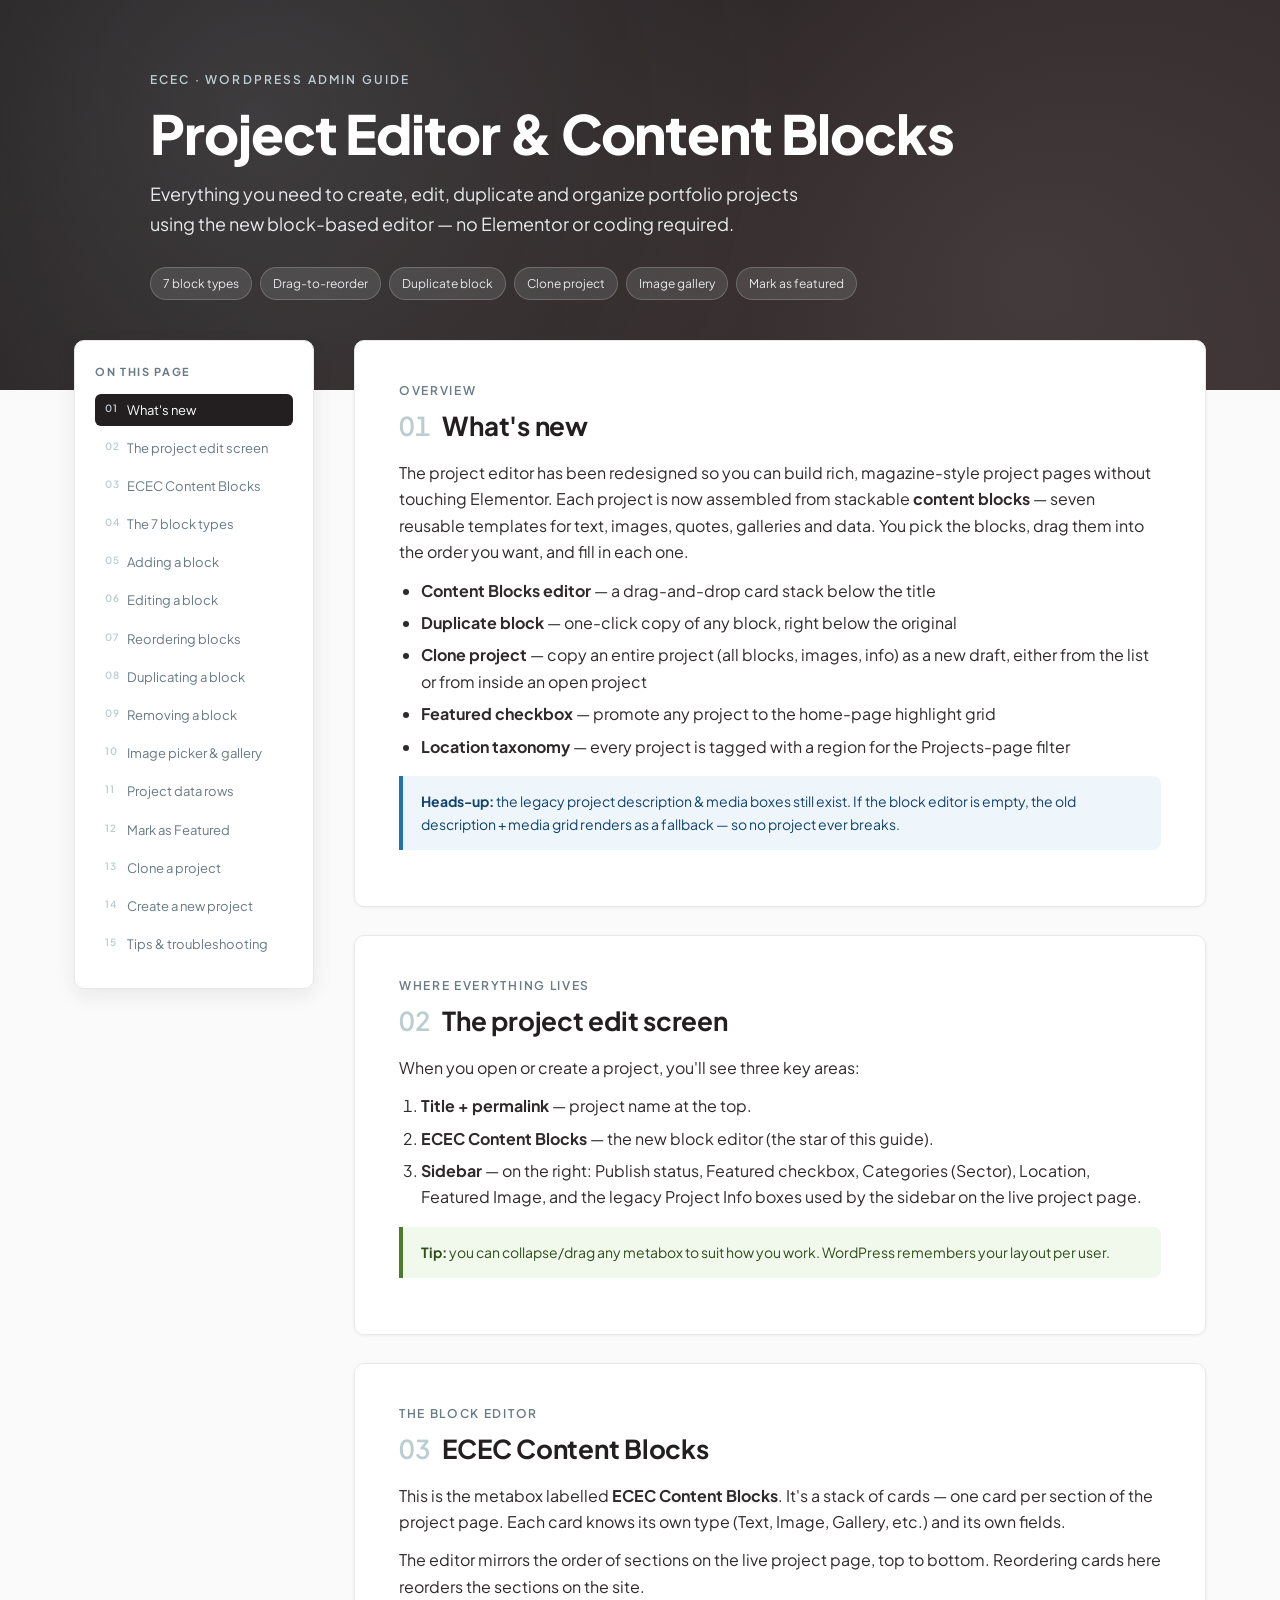
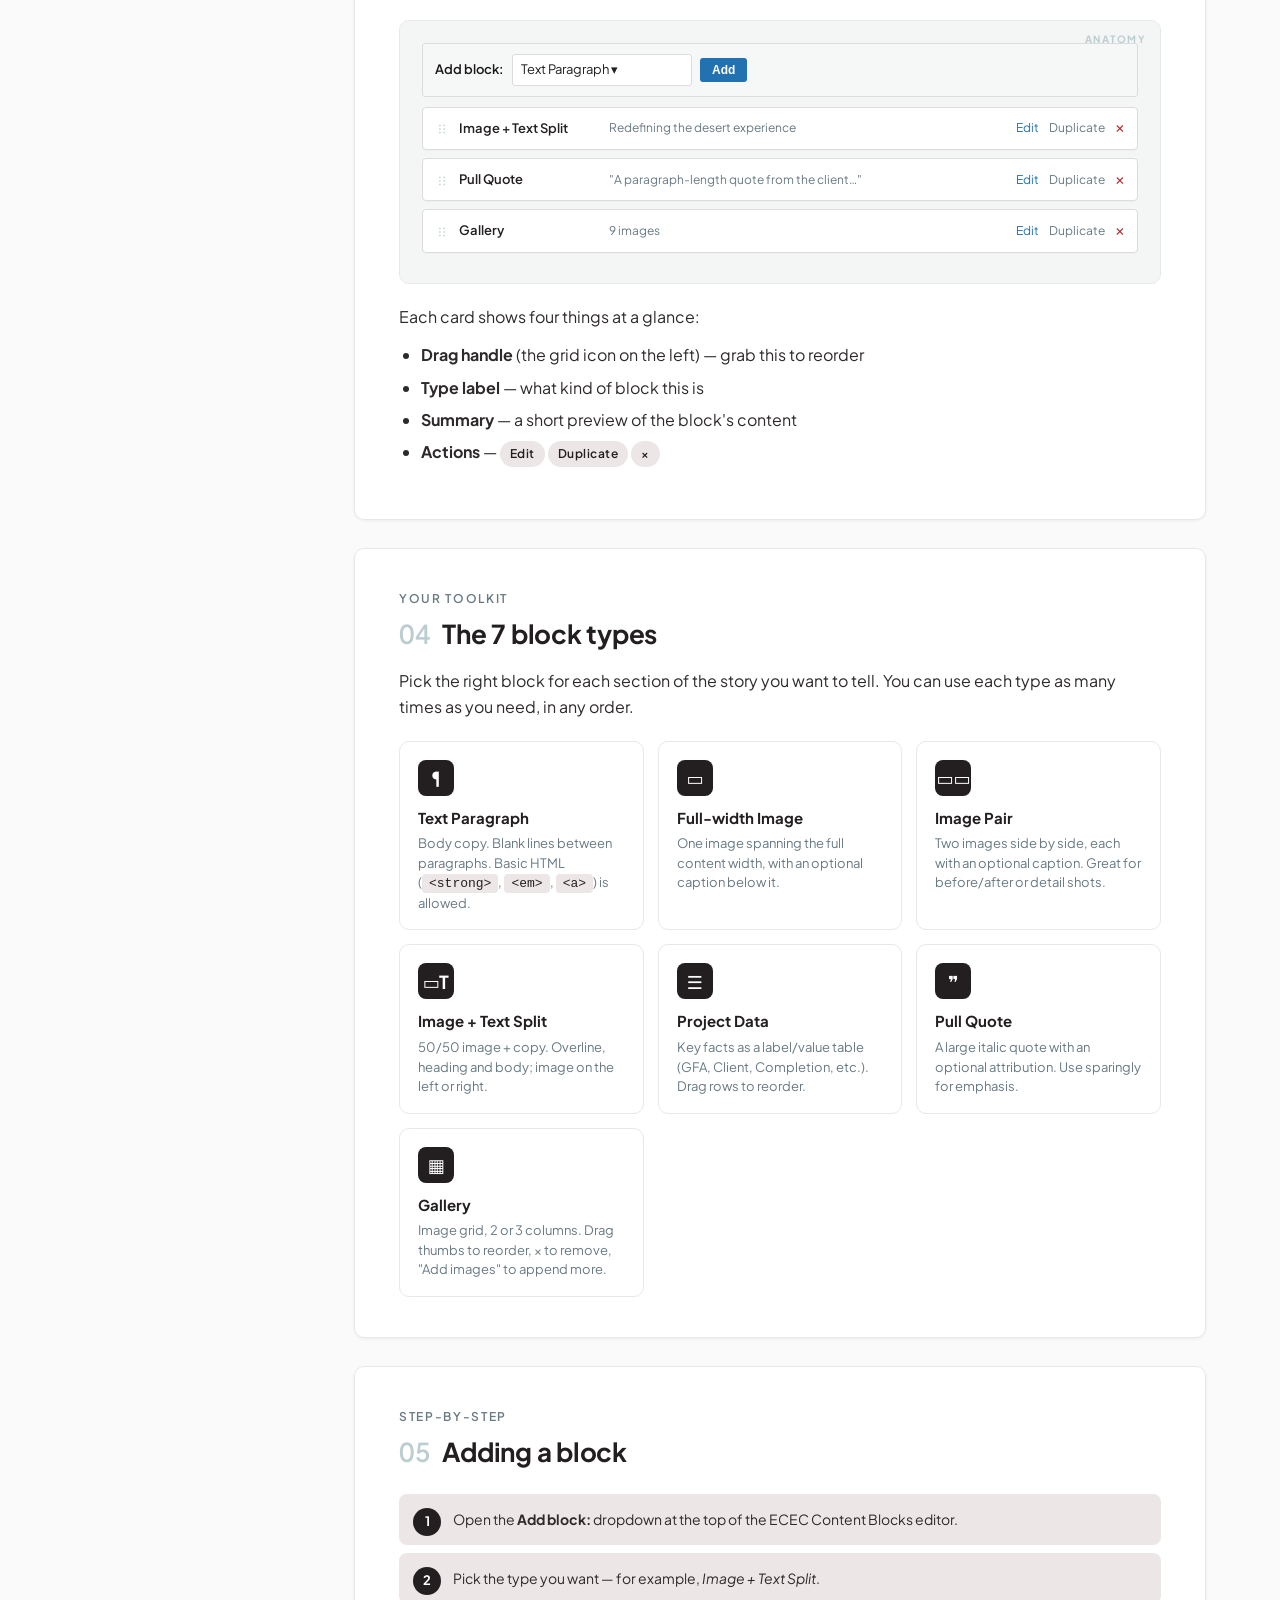
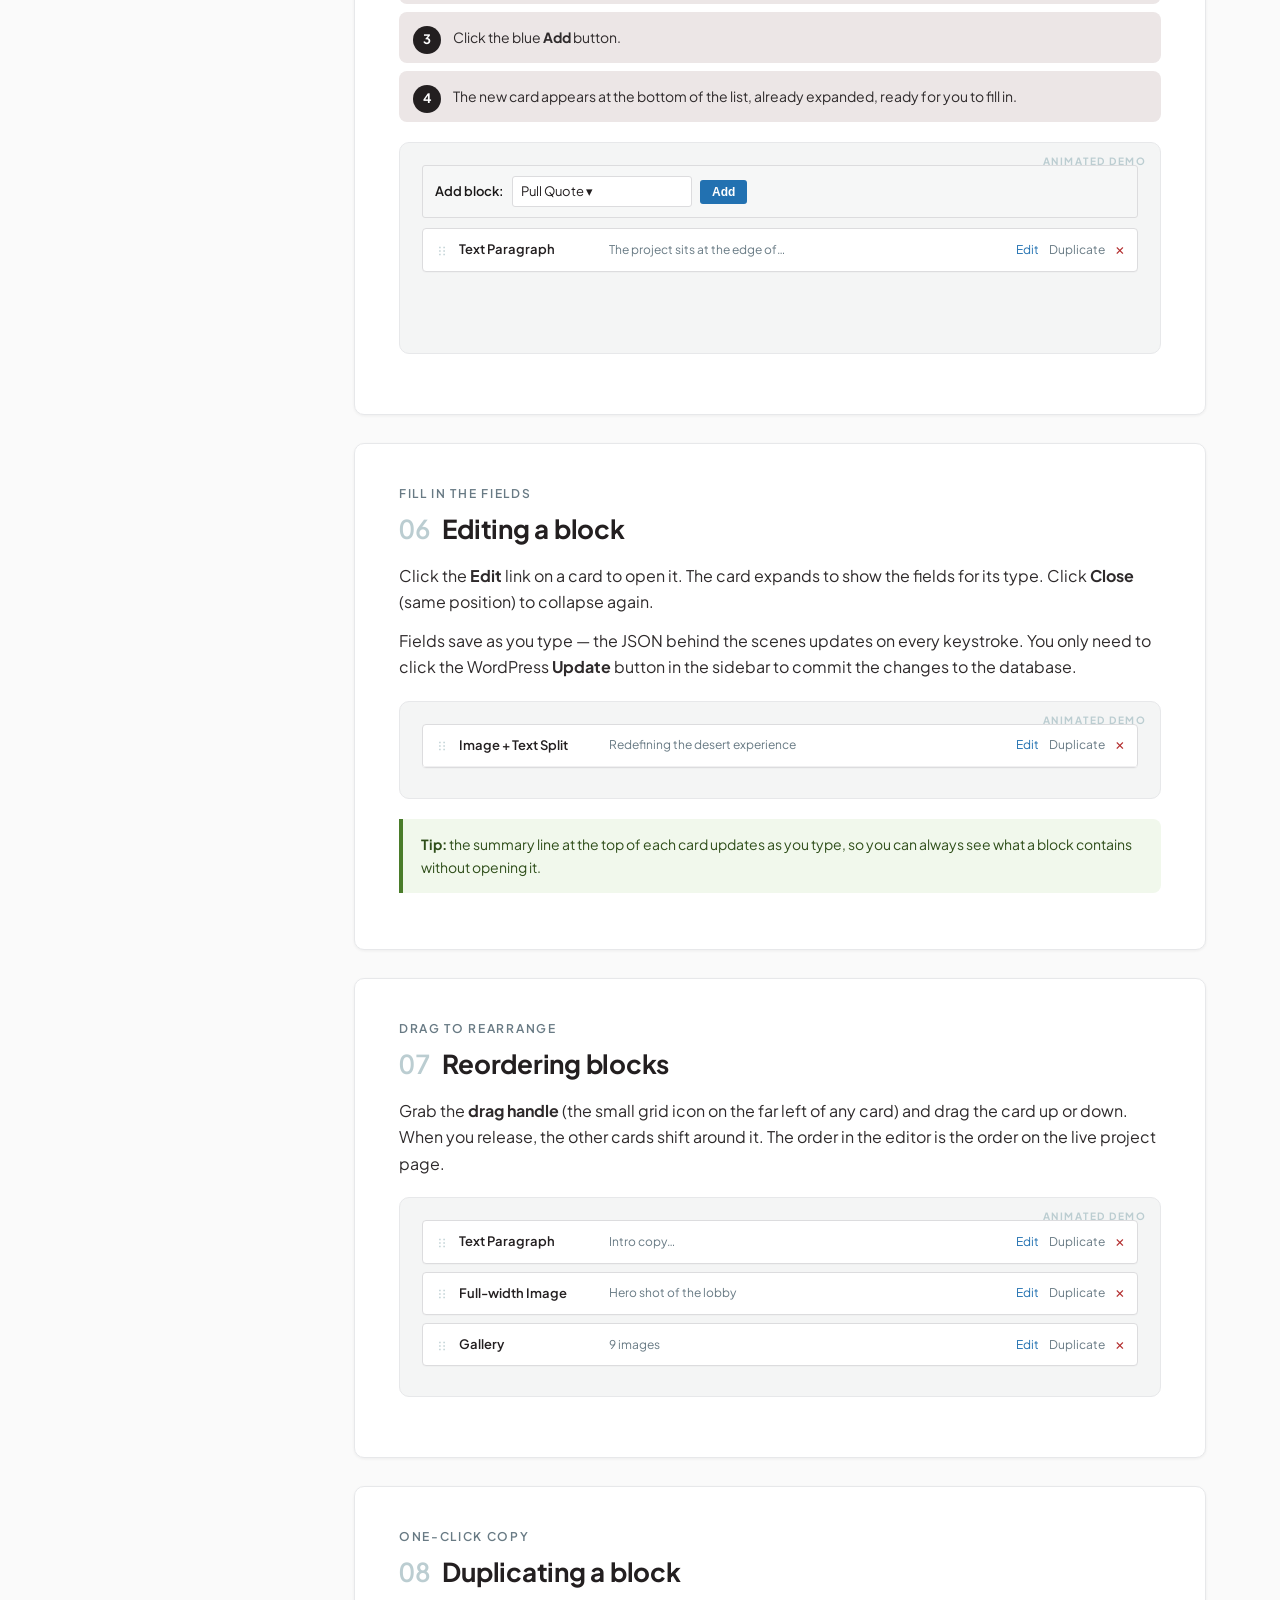
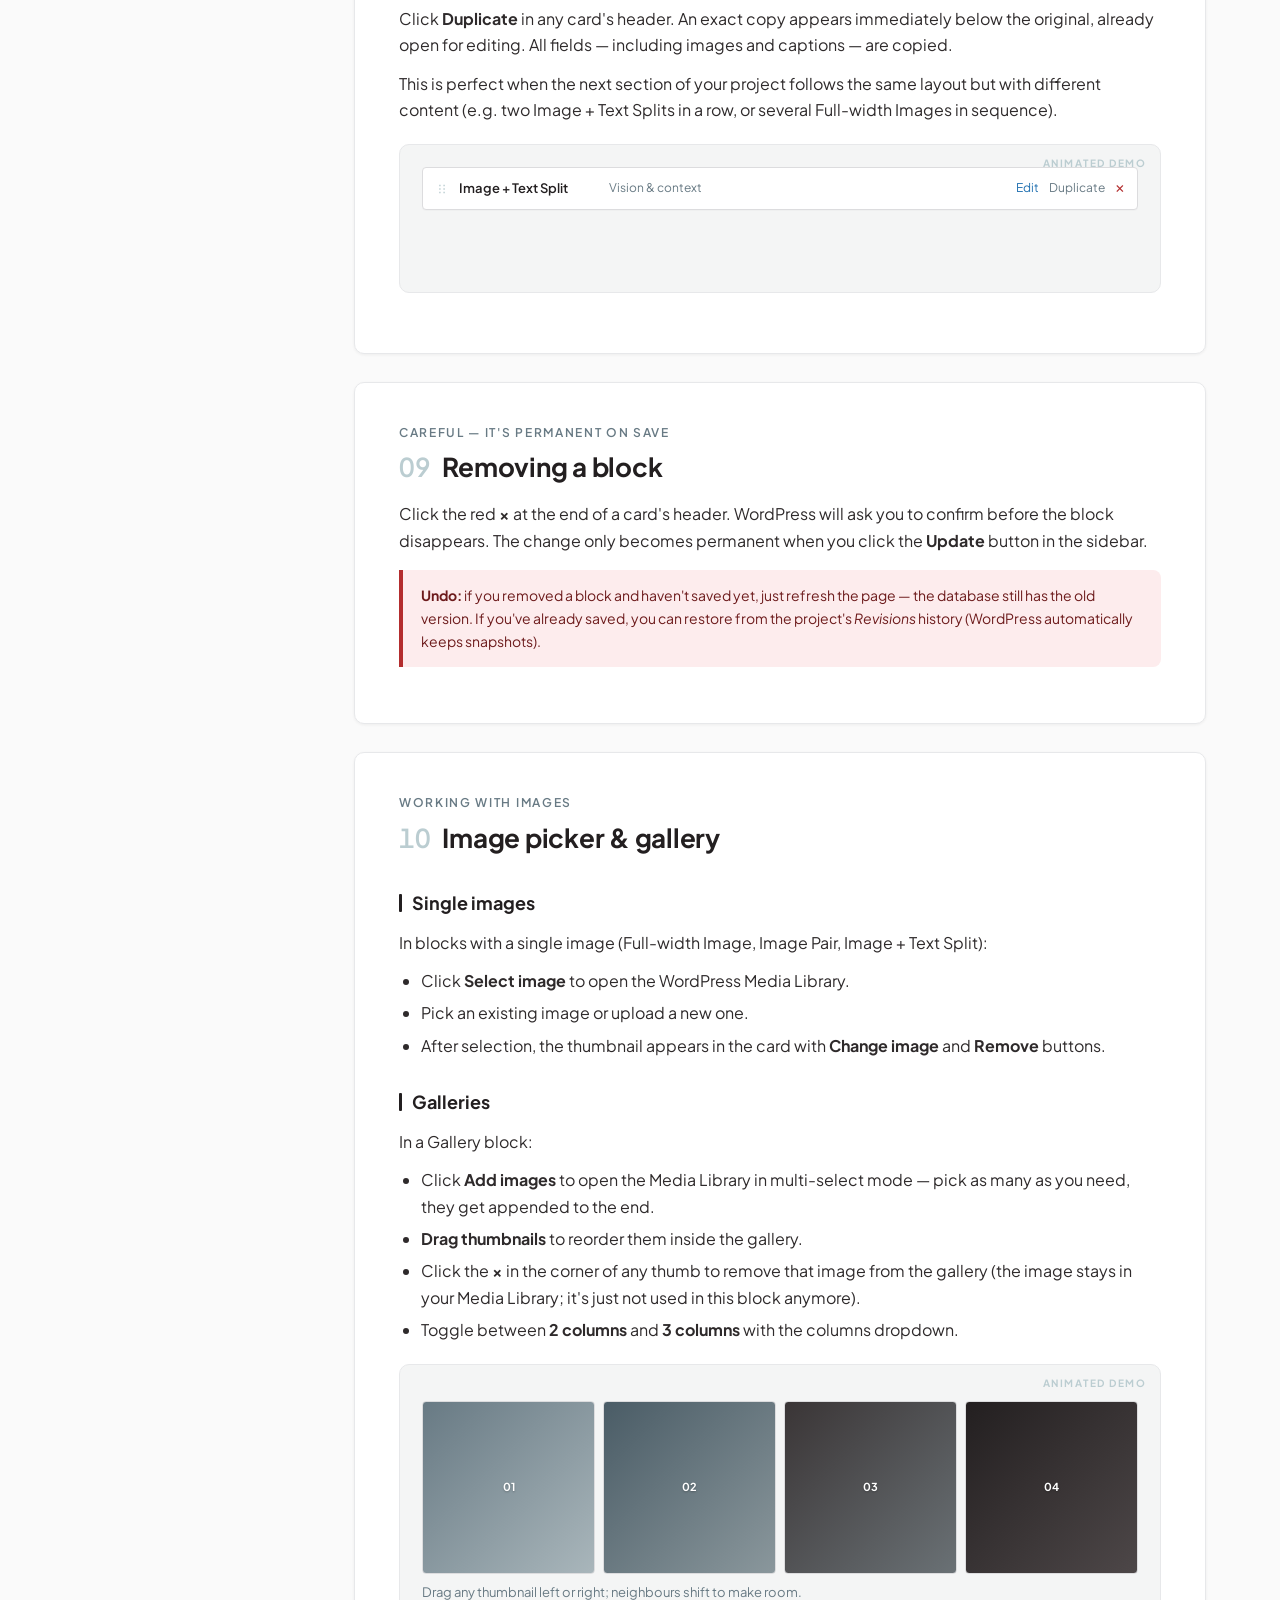
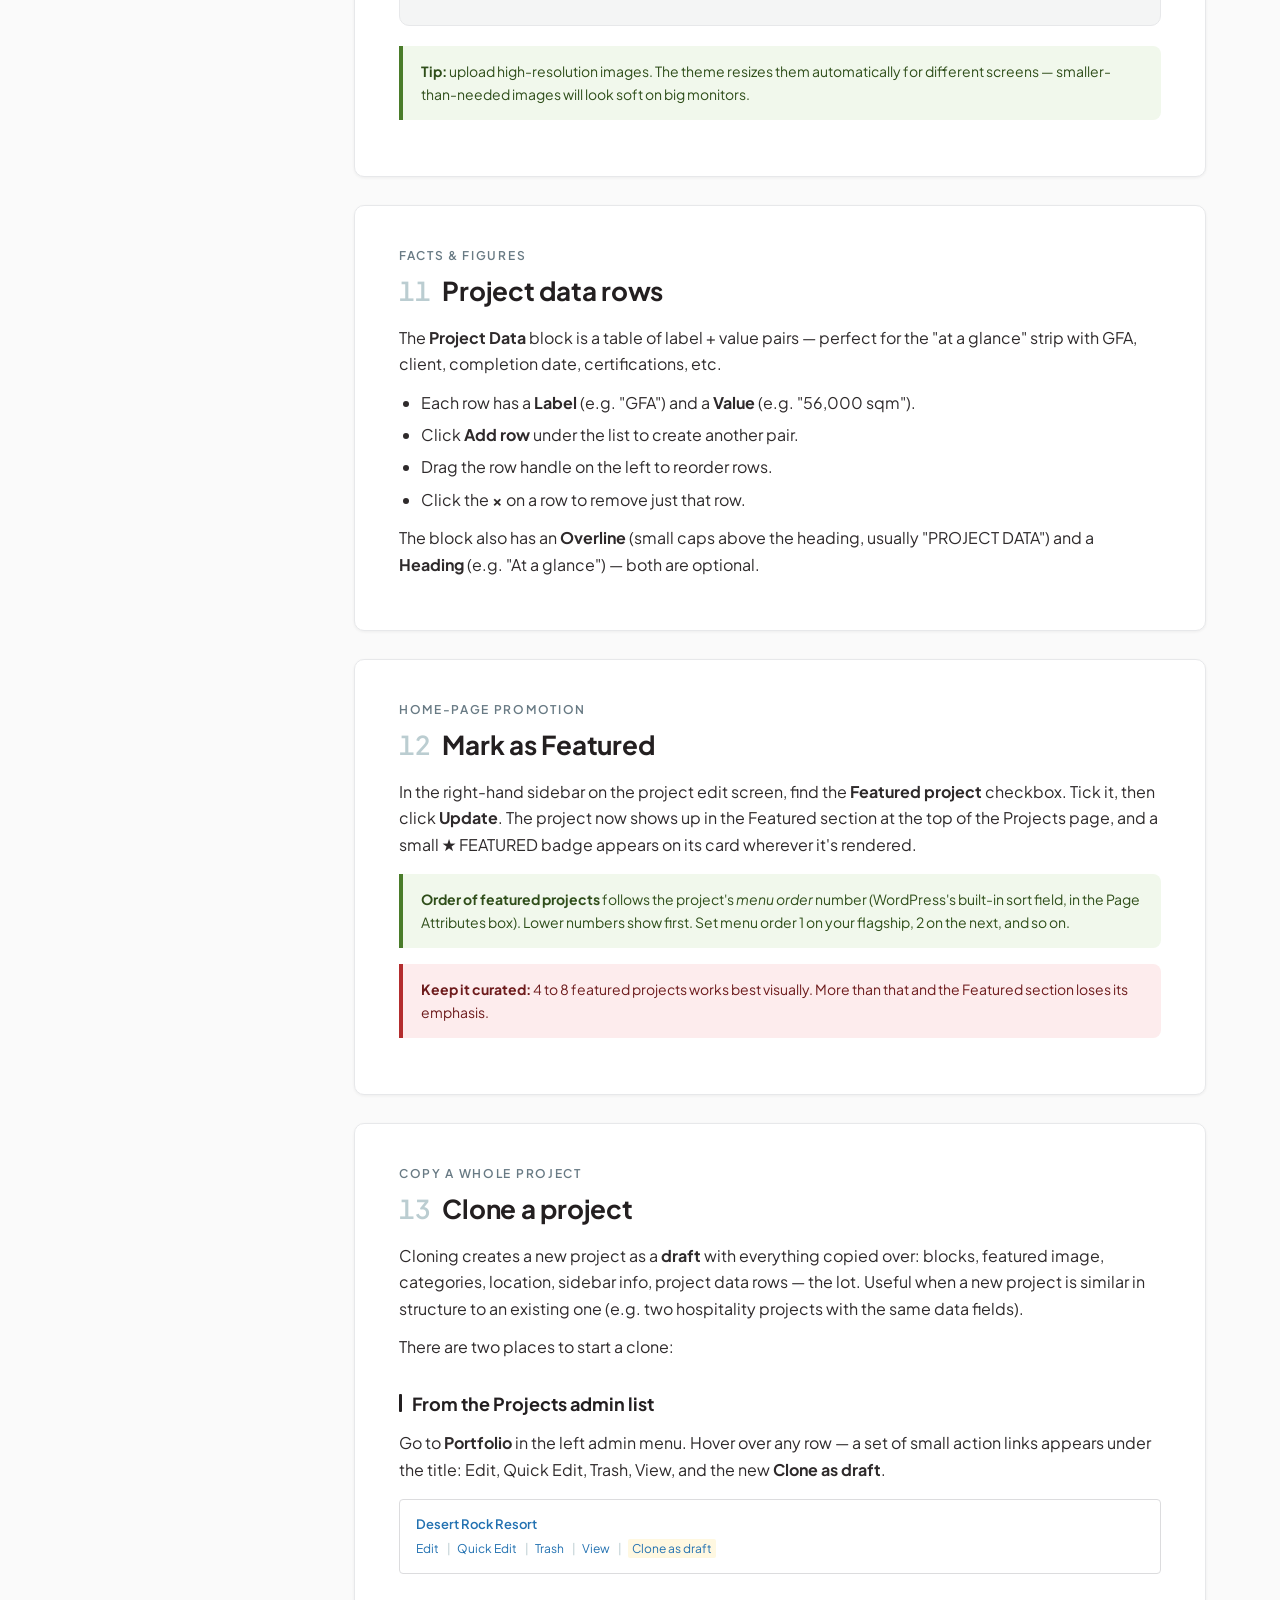
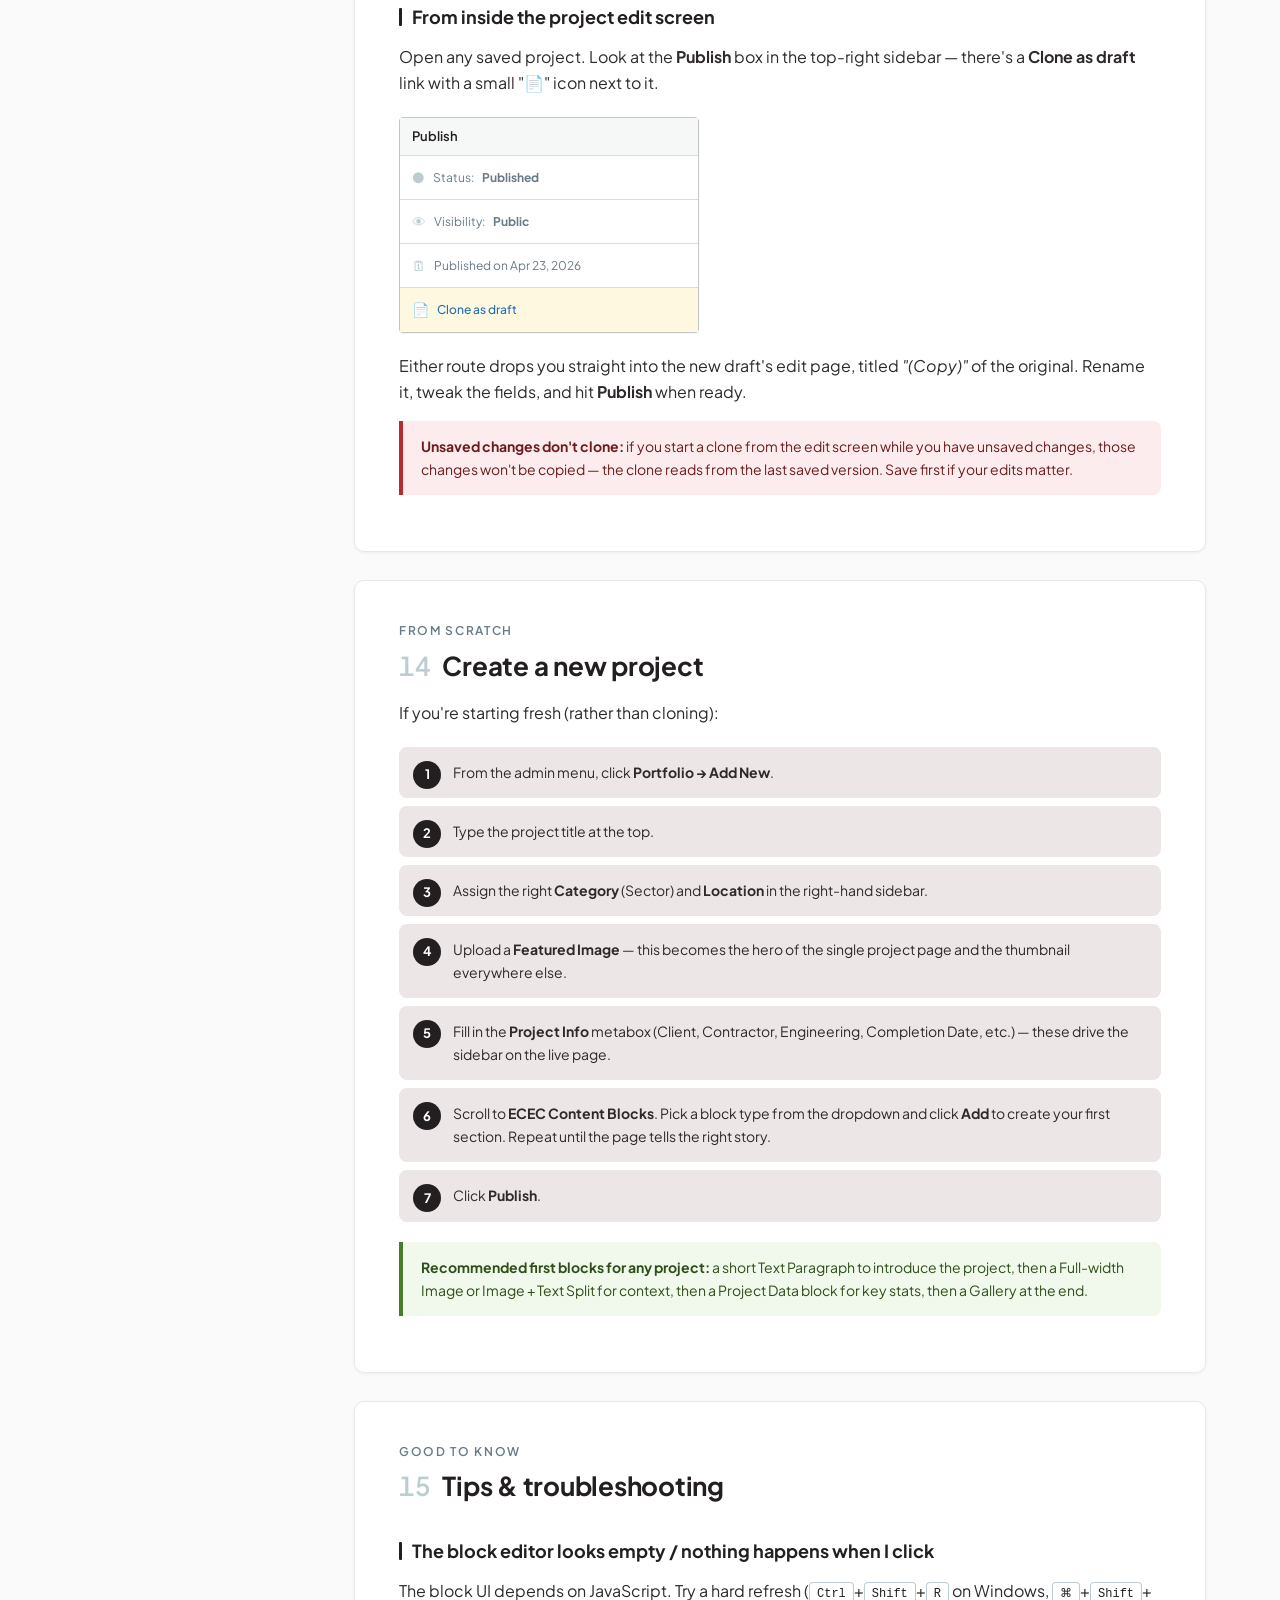
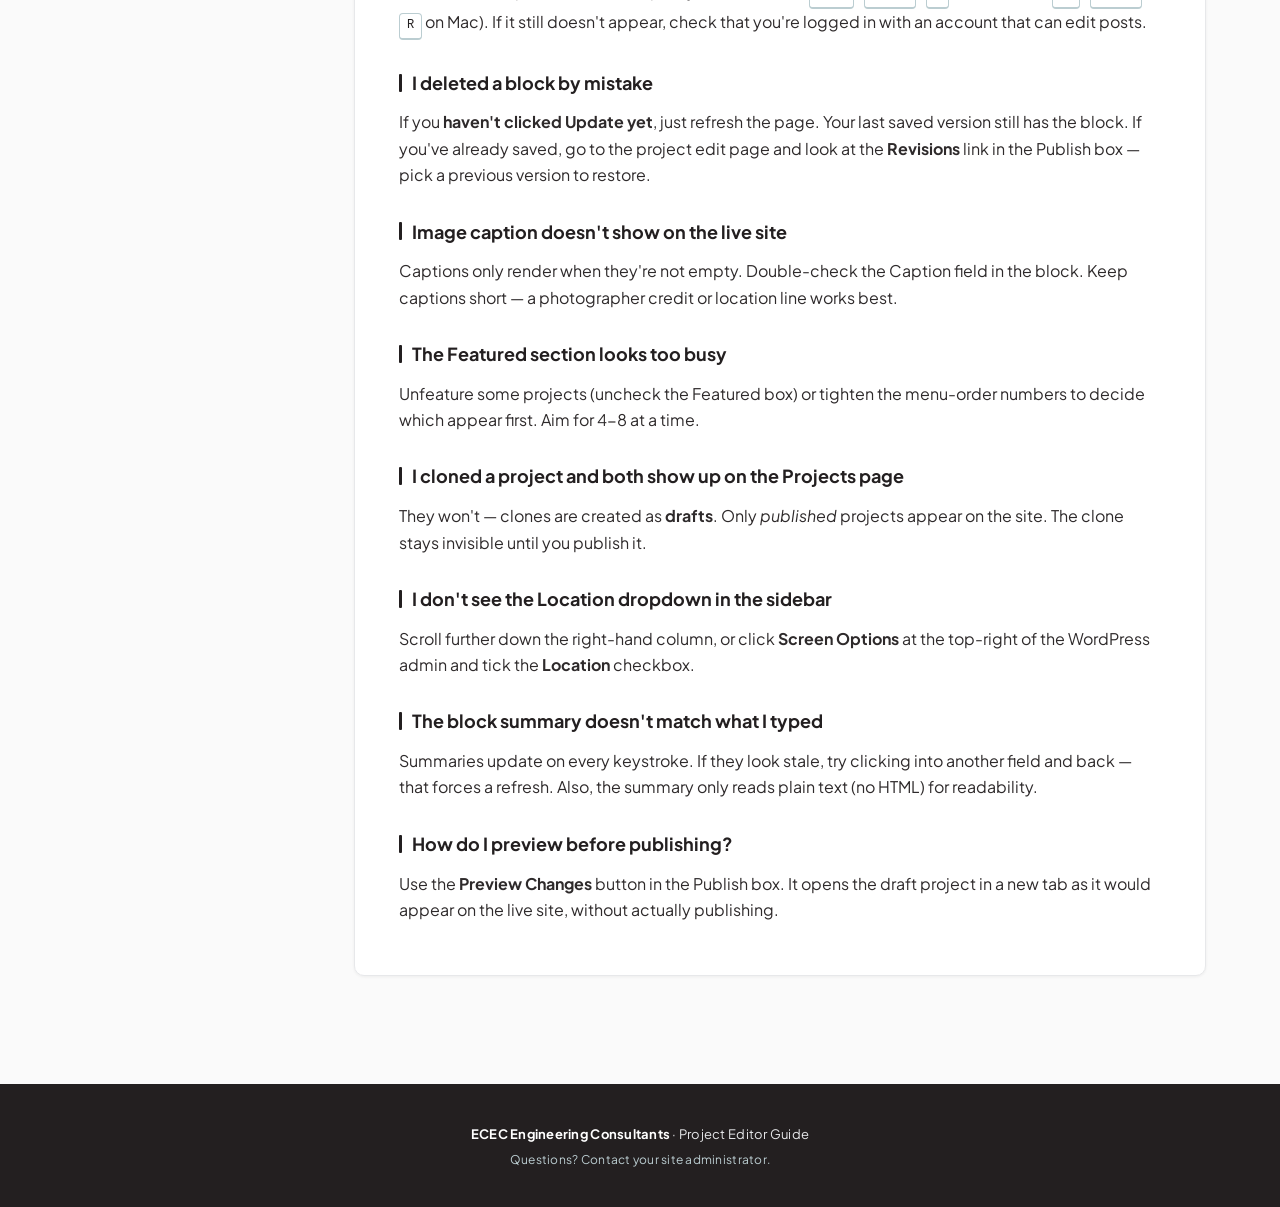
==== project-blocks-help.html @ fba2d8be "Add single-project block system, project clone, services preview page Single-project content blocks " ====
<!DOCTYPE html>
<html lang="en">
<head>
<meta charset="UTF-8">
<meta name="viewport" content="width=device-width, initial-scale=1.0">
<title>ECEC — Project Editor Guide</title>
<link rel="preconnect" href="https://fonts.googleapis.com">
<link rel="preconnect" href="https://fonts.gstatic.com" crossorigin>
<link href="https://fonts.googleapis.com/css2?family=Plus+Jakarta+Sans:wght@400;500;600;700;800&display=swap" rel="stylesheet">
<style>
:root {
	--white: #ffffff;
	--platinum: #e7e8ea;
	--isabelline: #ece6e6;
	--silver-sand: #bbcdd1;
	--slate-gray: #687a84;
	--raisin-black: #231f20;
	--ink: #1a1818;
	--bg: #fafafa;
	--accent: #2271b1;
	--success: #00a32a;
	--danger: #b32d2e;
	--radius: 10px;
	--shadow-sm: 0 1px 3px rgba(35, 31, 32, 0.06);
	--shadow-md: 0 6px 20px rgba(35, 31, 32, 0.08);
	--shadow-lg: 0 20px 50px rgba(35, 31, 32, 0.14);
}

* { margin: 0; padding: 0; box-sizing: border-box; }

html { scroll-behavior: smooth; scroll-padding-top: 80px; }

body {
	font-family: 'Plus Jakarta Sans', system-ui, -apple-system, 'Segoe UI', sans-serif;
	background: var(--bg);
	color: var(--ink);
	line-height: 1.65;
	-webkit-font-smoothing: antialiased;
}

/* ── Hero ──────────────────────────────────────────────────────── */

.hero {
	position: relative;
	background: linear-gradient(135deg, var(--raisin-black) 0%, #3a2f30 50%, var(--slate-gray) 100%);
	background-size: 200% 200%;
	animation: heroGradient 18s ease-in-out infinite;
	color: var(--white);
	padding: 70px 24px 90px;
	overflow: hidden;
}

@keyframes heroGradient {
	0%, 100% { background-position: 0% 50%; }
	50% { background-position: 100% 50%; }
}

.hero::before {
	content: "";
	position: absolute;
	inset: 0;
	background-image:
		radial-gradient(circle at 20% 30%, rgba(187, 205, 209, 0.15) 0%, transparent 50%),
		radial-gradient(circle at 80% 70%, rgba(231, 232, 234, 0.08) 0%, transparent 45%);
	pointer-events: none;
}

.hero-inner {
	position: relative;
	max-width: 980px;
	margin: 0 auto;
}

.hero-overline {
	letter-spacing: 0.18em;
	font-size: 12px;
	font-weight: 600;
	color: var(--silver-sand);
	text-transform: uppercase;
	opacity: 0;
	transform: translateY(12px);
	animation: fadeInUp 0.7s 0.1s ease forwards;
}

.hero h1 {
	font-size: clamp(32px, 5vw, 54px);
	font-weight: 800;
	line-height: 1.1;
	margin: 14px 0 16px;
	letter-spacing: -0.02em;
	opacity: 0;
	transform: translateY(12px);
	animation: fadeInUp 0.8s 0.25s ease forwards;
}

.hero p.lede {
	font-size: 18px;
	color: var(--platinum);
	max-width: 680px;
	opacity: 0;
	transform: translateY(12px);
	animation: fadeInUp 0.8s 0.45s ease forwards;
}

.hero-chips {
	display: flex;
	flex-wrap: wrap;
	gap: 8px;
	margin-top: 28px;
	opacity: 0;
	transform: translateY(12px);
	animation: fadeInUp 0.8s 0.65s ease forwards;
}

.hero-chips span {
	background: rgba(231, 232, 234, 0.12);
	border: 1px solid rgba(231, 232, 234, 0.22);
	padding: 6px 12px;
	border-radius: 999px;
	font-size: 12px;
	color: var(--platinum);
	backdrop-filter: blur(4px);
}

/* ── Layout ────────────────────────────────────────────────────── */

.shell {
	max-width: 1180px;
	margin: -50px auto 0;
	padding: 0 24px 80px;
	display: grid;
	grid-template-columns: 240px 1fr;
	gap: 40px;
	position: relative;
	z-index: 2;
}

@media (max-width: 900px) {
	.shell { grid-template-columns: 1fr; }
	.toc { position: static !important; }
}

.toc {
	position: sticky;
	top: 24px;
	align-self: start;
	background: var(--white);
	border-radius: var(--radius);
	padding: 22px 20px;
	box-shadow: var(--shadow-md);
	border: 1px solid var(--platinum);
}

.toc-title {
	font-size: 11px;
	letter-spacing: 0.15em;
	font-weight: 700;
	color: var(--slate-gray);
	text-transform: uppercase;
	margin-bottom: 12px;
}

.toc ol {
	list-style: none;
	counter-reset: toc-counter;
}

.toc li {
	counter-increment: toc-counter;
	margin-bottom: 6px;
}

.toc a {
	position: relative;
	display: block;
	padding: 7px 10px 7px 32px;
	color: var(--slate-gray);
	text-decoration: none;
	font-size: 13px;
	line-height: 1.4;
	border-radius: 6px;
	transition: background 0.2s, color 0.2s;
}

.toc a::before {
	content: counter(toc-counter, decimal-leading-zero);
	position: absolute;
	left: 10px;
	top: 7px;
	font-size: 10px;
	font-weight: 600;
	color: var(--silver-sand);
	letter-spacing: 0.05em;
}

.toc a:hover {
	background: var(--isabelline);
	color: var(--raisin-black);
}

.toc a.active {
	background: var(--raisin-black);
	color: var(--white);
}

.toc a.active::before { color: var(--silver-sand); }

main { min-width: 0; }

.section {
	background: var(--white);
	border-radius: var(--radius);
	padding: 40px 44px;
	margin-bottom: 28px;
	box-shadow: var(--shadow-sm);
	border: 1px solid var(--platinum);
	opacity: 0;
	transform: translateY(24px);
	transition: opacity 0.7s ease, transform 0.7s ease;
}

.section.in-view {
	opacity: 1;
	transform: translateY(0);
}

@media (max-width: 640px) {
	.section { padding: 26px 22px; }
}

.section h2 {
	font-size: 26px;
	font-weight: 700;
	letter-spacing: -0.01em;
	margin-bottom: 6px;
	color: var(--raisin-black);
}

.section h2 .num {
	color: var(--silver-sand);
	font-weight: 600;
	margin-right: 12px;
	font-variant-numeric: tabular-nums;
}

.section h3 {
	font-size: 18px;
	font-weight: 700;
	margin: 28px 0 8px;
	color: var(--raisin-black);
	display: flex;
	align-items: center;
	gap: 10px;
}

.section h3::before {
	content: "";
	width: 3px;
	height: 18px;
	background: var(--raisin-black);
	border-radius: 1px;
}

.section .kicker {
	font-size: 12px;
	letter-spacing: 0.14em;
	font-weight: 600;
	text-transform: uppercase;
	color: var(--slate-gray);
	margin-bottom: 4px;
}

.section p { margin: 12px 0; color: #2e2a2b; }

.section ul, .section ol { margin: 12px 0 12px 22px; color: #2e2a2b; }

.section li { margin-bottom: 6px; }

.section code {
	background: var(--isabelline);
	padding: 2px 7px;
	border-radius: 4px;
	font-family: 'SF Mono', Menlo, Consolas, monospace;
	font-size: 13px;
	color: var(--raisin-black);
}

/* ── Reusable blocks ───────────────────────────────────────────── */

.note, .tip, .warn {
	border-left: 4px solid;
	padding: 14px 18px;
	margin: 16px 0;
	border-radius: 0 8px 8px 0;
	font-size: 14px;
}

.note {
	background: #eef6fc;
	border-color: var(--accent);
	color: #12436f;
}

.tip {
	background: #f1f8ec;
	border-color: #4a7c2a;
	color: #2f4e1a;
}

.warn {
	background: #fdeced;
	border-color: var(--danger);
	color: #6d1b1c;
}

.kbd {
	display: inline-block;
	font-family: 'SF Mono', Menlo, Consolas, monospace;
	font-size: 12px;
	background: var(--white);
	border: 1px solid var(--silver-sand);
	border-bottom-width: 2px;
	padding: 2px 7px;
	border-radius: 4px;
	color: var(--raisin-black);
}

.pill {
	display: inline-block;
	background: var(--isabelline);
	color: var(--raisin-black);
	padding: 3px 10px;
	border-radius: 999px;
	font-size: 12px;
	font-weight: 600;
	letter-spacing: 0.04em;
}

/* ── Block-type grid (Section 3) ───────────────────────────────── */

.type-grid {
	display: grid;
	grid-template-columns: repeat(auto-fit, minmax(220px, 1fr));
	gap: 14px;
	margin-top: 20px;
}

.type-card {
	background: var(--white);
	border: 1px solid var(--platinum);
	border-radius: 10px;
	padding: 18px 18px 16px;
	cursor: default;
	transition: transform 0.4s cubic-bezier(.2,.8,.2,1), box-shadow 0.4s, border-color 0.3s;
	position: relative;
	overflow: hidden;
}

.type-card::after {
	content: "";
	position: absolute;
	inset: auto 0 0 0;
	height: 3px;
	background: linear-gradient(90deg, var(--raisin-black), var(--slate-gray));
	transform: scaleX(0);
	transform-origin: left;
	transition: transform 0.4s ease;
}

.type-card:hover {
	transform: translateY(-4px);
	box-shadow: var(--shadow-md);
	border-color: var(--slate-gray);
}

.type-card:hover::after { transform: scaleX(1); }

.type-card .ic {
	width: 36px;
	height: 36px;
	border-radius: 8px;
	background: var(--raisin-black);
	color: var(--white);
	display: flex;
	align-items: center;
	justify-content: center;
	font-size: 18px;
	font-weight: 700;
	margin-bottom: 10px;
}

.type-card h4 {
	font-size: 15px;
	font-weight: 700;
	margin-bottom: 4px;
	color: var(--raisin-black);
}

.type-card p {
	font-size: 13px;
	color: var(--slate-gray);
	line-height: 1.5;
	margin: 0;
}

/* ── Animated demo (admin mock) ─────────────────────────────────── */

.demo {
	background: #f4f5f5;
	border: 1px solid var(--platinum);
	border-radius: 10px;
	padding: 22px;
	margin: 20px 0;
	position: relative;
}

.demo-label {
	position: absolute;
	top: 10px;
	right: 14px;
	font-size: 10px;
	letter-spacing: 0.15em;
	font-weight: 700;
	color: var(--silver-sand);
	text-transform: uppercase;
}

/* Mock WP admin card */
.mock-card {
	background: var(--white);
	border: 1px solid #dcdcde;
	border-radius: 4px;
	margin-bottom: 8px;
	box-shadow: 0 1px 0 rgba(0,0,0,0.02);
	transition: border-color 0.3s, box-shadow 0.3s;
}

.mock-card.active {
	border-color: var(--accent);
	box-shadow: 0 0 0 1px var(--accent);
}

.mock-head {
	display: flex;
	align-items: center;
	gap: 10px;
	padding: 10px 12px;
	font-size: 13px;
}

.mock-handle {
	width: 14px;
	height: 14px;
	color: var(--silver-sand);
	flex-shrink: 0;
}

.mock-handle svg { width: 14px; height: 14px; fill: currentColor; }

.mock-label {
	font-weight: 600;
	color: var(--raisin-black);
	min-width: 140px;
	flex-shrink: 0;
}

.mock-summary {
	flex: 1;
	font-size: 12px;
	color: var(--slate-gray);
	white-space: nowrap;
	overflow: hidden;
	text-overflow: ellipsis;
}

.mock-actions {
	display: flex;
	gap: 10px;
	font-size: 12px;
}

.mock-actions .link { color: var(--accent); cursor: pointer; }
.mock-actions .link.dup { color: var(--slate-gray); }
.mock-actions .link.del { color: var(--danger); font-size: 16px; line-height: 1; }

.mock-body {
	max-height: 0;
	overflow: hidden;
	transition: max-height 0.5s ease;
	border-top: 1px solid #f0f0f1;
}

.mock-body.open { max-height: 260px; }

.mock-body-inner {
	padding: 14px 16px 16px;
	display: grid;
	gap: 10px;
}

.mock-field-label {
	font-size: 11px;
	font-weight: 700;
	color: var(--raisin-black);
}

.mock-field-input {
	background: var(--white);
	border: 1px solid #dcdcde;
	border-radius: 3px;
	padding: 6px 8px;
	font-size: 12px;
	color: var(--slate-gray);
	font-family: inherit;
}

.mock-toolbar {
	display: flex;
	align-items: center;
	gap: 8px;
	padding: 10px 12px;
	background: #f6f7f7;
	border: 1px solid #dcdcde;
	border-radius: 3px;
	margin-bottom: 10px;
	font-size: 13px;
}

.mock-toolbar .sel {
	background: var(--white);
	border: 1px solid #dcdcde;
	padding: 4px 8px;
	border-radius: 3px;
	min-width: 180px;
	color: var(--raisin-black);
}

.mock-btn {
	background: var(--accent);
	color: var(--white);
	border: 0;
	padding: 5px 12px;
	border-radius: 3px;
	font-size: 12px;
	font-weight: 600;
	cursor: pointer;
}

.mock-btn.ghost { background: var(--white); color: var(--accent); border: 1px solid var(--accent); }

/* ── Reorder demo (auto-loop) ──────────────────────────────────── */

.reorder-demo .mock-card:nth-child(1) { animation: cardCycle1 5s ease-in-out infinite; }
.reorder-demo .mock-card:nth-child(2) { animation: cardCycle2 5s ease-in-out infinite; }
.reorder-demo .mock-card:nth-child(3) { animation: cardCycle3 5s ease-in-out infinite; }

@keyframes cardCycle1 {
	0%, 20%  { transform: translateY(0); }
	30%, 60% { transform: translateY(calc(100% + 8px)) scale(1.01); box-shadow: 0 8px 20px rgba(35,31,32,0.15); z-index: 2; }
	70%, 100% { transform: translateY(0); }
}
@keyframes cardCycle2 {
	0%, 20%  { transform: translateY(0); }
	30%, 60% { transform: translateY(calc(-100% - 8px)); }
	70%, 100% { transform: translateY(0); }
}
@keyframes cardCycle3 {
	0%, 100% { transform: translateY(0); }
}

/* ── Expand demo (auto-loop) ───────────────────────────────────── */

.expand-demo .mock-body { animation: expandCycle 5s ease-in-out infinite; }
.expand-demo .mock-card { animation: highlightCycle 5s ease-in-out infinite; }

@keyframes expandCycle {
	0%, 30%    { max-height: 0; }
	45%, 80%   { max-height: 260px; }
	95%, 100%  { max-height: 0; }
}
@keyframes highlightCycle {
	0%, 30%    { border-color: #dcdcde; box-shadow: 0 1px 0 rgba(0,0,0,0.02); }
	45%, 80%   { border-color: var(--accent); box-shadow: 0 0 0 1px var(--accent); }
	95%, 100%  { border-color: #dcdcde; box-shadow: 0 1px 0 rgba(0,0,0,0.02); }
}

/* ── Add-block demo (auto-loop) ────────────────────────────────── */

.add-demo .mock-card.ghost {
	opacity: 0;
	transform: translateY(-8px);
	animation: addCycle 5s ease-in-out infinite;
}

@keyframes addCycle {
	0%, 40%    { opacity: 0; transform: translateY(-8px); max-height: 0; margin: 0; border-width: 0; }
	55%, 90%   { opacity: 1; transform: translateY(0); max-height: 60px; margin-bottom: 8px; border-width: 1px; }
	95%, 100%  { opacity: 0; transform: translateY(-8px); max-height: 0; margin: 0; border-width: 0; }
}

/* ── Duplicate demo (auto-loop) ────────────────────────────────── */

.dup-demo .mock-card.dup-clone {
	opacity: 0;
	transform: scale(0.95);
	animation: dupCycle 5s ease-in-out infinite;
}

@keyframes dupCycle {
	0%, 35%    { opacity: 0; transform: scale(0.95) translateY(-4px); max-height: 0; margin: 0; border-width: 0; }
	50%, 90%   { opacity: 1; transform: scale(1) translateY(0); max-height: 60px; margin-bottom: 8px; border-width: 1px; }
	95%, 100%  { opacity: 0; transform: scale(0.95) translateY(-4px); max-height: 0; margin: 0; border-width: 0; }
}

.dup-demo .dup-arrow {
	position: absolute;
	left: -26px;
	top: 50%;
	transform: translateY(-50%);
	color: var(--slate-gray);
	opacity: 0;
	animation: dupArrow 5s ease-in-out infinite;
}

@keyframes dupArrow {
	0%, 40%, 95%, 100% { opacity: 0; }
	55%, 80% { opacity: 1; }
}

/* ── Gallery thumbs demo ───────────────────────────────────────── */

.thumbs-demo {
	display: grid;
	grid-template-columns: repeat(4, 1fr);
	gap: 8px;
	margin: 14px 0 8px;
}

.thumb {
	aspect-ratio: 1 / 1;
	border-radius: 4px;
	border: 1px solid #dcdcde;
	background: linear-gradient(135deg, var(--silver-sand), var(--platinum));
	position: relative;
	overflow: hidden;
	display: flex;
	align-items: center;
	justify-content: center;
	font-size: 11px;
	font-weight: 700;
	color: var(--white);
	text-shadow: 0 1px 2px rgba(0,0,0,0.25);
}

.thumb.t1 { background: linear-gradient(135deg, #687a84, #a9b6bb); }
.thumb.t2 { background: linear-gradient(135deg, #4a5c66, #8a979c); }
.thumb.t3 { background: linear-gradient(135deg, #3a3536, #6a7175); }
.thumb.t4 { background: linear-gradient(135deg, #231f20, #4d4748); }

.thumb-demo-row .thumb:nth-child(1) { animation: thumbSwap 4s ease-in-out infinite; }
.thumb-demo-row .thumb:nth-child(3) { animation: thumbSwapReverse 4s ease-in-out infinite; }

@keyframes thumbSwap {
	0%, 25%    { transform: translate(0, 0); }
	50%, 75%   { transform: translate(calc(200% + 16px), 0); z-index: 2; box-shadow: var(--shadow-md); }
	100%       { transform: translate(0, 0); }
}
@keyframes thumbSwapReverse {
	0%, 25%    { transform: translate(0, 0); }
	50%, 75%   { transform: translate(calc(-200% - 16px), 0); }
	100%       { transform: translate(0, 0); }
}

/* ── WP sidebar (Publish box) mock ─────────────────────────────── */

.pub-mock {
	max-width: 300px;
	background: var(--white);
	border: 1px solid #c3c4c7;
	border-radius: 4px;
	margin: 20px 0;
	box-shadow: 0 1px 1px rgba(0,0,0,0.04);
}

.pub-mock-head {
	background: #f6f7f7;
	padding: 8px 12px;
	font-size: 13px;
	font-weight: 600;
	color: var(--raisin-black);
	border-bottom: 1px solid #dcdcde;
}

.pub-mock-section {
	padding: 10px 12px;
	font-size: 12px;
	color: var(--slate-gray);
	border-bottom: 1px solid #dcdcde;
	display: flex;
	align-items: center;
	gap: 8px;
}

.pub-mock-section:last-child { border-bottom: 0; }

.pub-mock-section.highlight {
	background: #fff8e1;
	animation: pulseBg 2.5s ease-in-out infinite;
}

@keyframes pulseBg {
	0%, 100% { background: #fff8e1; }
	50% { background: #fff1c4; }
}

.pub-mock-section .dash {
	color: var(--silver-sand);
	font-size: 14px;
}

.pub-mock-section a {
	color: var(--accent);
	text-decoration: none;
	font-weight: 500;
}

/* ── Row actions mock ──────────────────────────────────────────── */

.row-mock {
	background: var(--white);
	border: 1px solid #dcdcde;
	border-radius: 4px;
	padding: 14px 16px;
	margin: 16px 0;
	font-size: 13px;
}

.row-mock .title {
	font-weight: 600;
	color: var(--accent);
	margin-bottom: 4px;
}

.row-mock .actions {
	font-size: 12px;
	color: var(--slate-gray);
}

.row-mock .actions a {
	color: var(--accent);
	text-decoration: none;
	margin-right: 4px;
}

.row-mock .actions .sep { margin: 0 4px; color: var(--silver-sand); }

.row-mock .actions .highlight {
	background: #fff8e1;
	padding: 2px 4px;
	border-radius: 2px;
	animation: pulseBg 2.5s ease-in-out infinite;
}

/* ── Steps list ────────────────────────────────────────────────── */

.steps {
	counter-reset: step;
	list-style: none;
	margin: 20px 0 !important;
	padding: 0 !important;
}

.steps li {
	counter-increment: step;
	position: relative;
	padding: 14px 16px 14px 54px;
	background: var(--isabelline);
	border-radius: 8px;
	margin-bottom: 8px;
	font-size: 14px;
}

.steps li::before {
	content: counter(step);
	position: absolute;
	left: 14px;
	top: 14px;
	width: 28px;
	height: 28px;
	border-radius: 50%;
	background: var(--raisin-black);
	color: var(--white);
	font-weight: 700;
	font-size: 13px;
	display: flex;
	align-items: center;
	justify-content: center;
}

/* ── Animations ────────────────────────────────────────────────── */

@keyframes fadeInUp {
	to { opacity: 1; transform: translateY(0); }
}

/* ── Footer ────────────────────────────────────────────────────── */

.footer {
	background: var(--raisin-black);
	color: var(--platinum);
	padding: 40px 24px;
	text-align: center;
	font-size: 13px;
	letter-spacing: 0.02em;
}

.footer strong { color: var(--white); }

/* ── Reduce motion for users who prefer it ─────────────────────── */

@media (prefers-reduced-motion: reduce) {
	*, *::before, *::after {
		animation-duration: 0.01ms !important;
		animation-iteration-count: 1 !important;
		transition-duration: 0.01ms !important;
	}
	.hero, .hero * { animation: none; opacity: 1; transform: none; }
	.section { opacity: 1; transform: none; }
}
</style>
</head>
<body>

<section class="hero">
	<div class="hero-inner">
		<div class="hero-overline">ECEC · WordPress Admin Guide</div>
		<h1>Project Editor &amp; Content Blocks</h1>
		<p class="lede">Everything you need to create, edit, duplicate and organize portfolio projects using the new block-based editor — no Elementor or coding required.</p>
		<div class="hero-chips">
			<span>7 block types</span>
			<span>Drag-to-reorder</span>
			<span>Duplicate block</span>
			<span>Clone project</span>
			<span>Image gallery</span>
			<span>Mark as featured</span>
		</div>
	</div>
</section>

<div class="shell">

	<aside class="toc">
		<div class="toc-title">On this page</div>
		<ol>
			<li><a href="#s1">What's new</a></li>
			<li><a href="#s2">The project edit screen</a></li>
			<li><a href="#s3">ECEC Content Blocks</a></li>
			<li><a href="#s4">The 7 block types</a></li>
			<li><a href="#s5">Adding a block</a></li>
			<li><a href="#s6">Editing a block</a></li>
			<li><a href="#s7">Reordering blocks</a></li>
			<li><a href="#s8">Duplicating a block</a></li>
			<li><a href="#s9">Removing a block</a></li>
			<li><a href="#s10">Image picker &amp; gallery</a></li>
			<li><a href="#s11">Project data rows</a></li>
			<li><a href="#s12">Mark as Featured</a></li>
			<li><a href="#s13">Clone a project</a></li>
			<li><a href="#s14">Create a new project</a></li>
			<li><a href="#s15">Tips &amp; troubleshooting</a></li>
		</ol>
	</aside>

	<main>

	<!-- ── 1. What's new ─────────────────────────────────────── -->
	<section class="section" id="s1">
		<div class="kicker">Overview</div>
		<h2><span class="num">01</span>What's new</h2>
		<p>The project editor has been redesigned so you can build rich, magazine-style project pages without touching Elementor. Each project is now assembled from stackable <strong>content blocks</strong> — seven reusable templates for text, images, quotes, galleries and data. You pick the blocks, drag them into the order you want, and fill in each one.</p>
		<ul>
			<li><strong>Content Blocks editor</strong> — a drag-and-drop card stack below the title</li>
			<li><strong>Duplicate block</strong> — one-click copy of any block, right below the original</li>
			<li><strong>Clone project</strong> — copy an entire project (all blocks, images, info) as a new draft, either from the list or from inside an open project</li>
			<li><strong>Featured checkbox</strong> — promote any project to the home-page highlight grid</li>
			<li><strong>Location taxonomy</strong> — every project is tagged with a region for the Projects-page filter</li>
		</ul>
		<div class="note"><strong>Heads-up:</strong> the legacy project description &amp; media boxes still exist. If the block editor is empty, the old description + media grid renders as a fallback — so no project ever breaks.</div>
	</section>

	<!-- ── 2. Project edit screen ────────────────────────────── -->
	<section class="section" id="s2">
		<div class="kicker">Where everything lives</div>
		<h2><span class="num">02</span>The project edit screen</h2>
		<p>When you open or create a project, you'll see three key areas:</p>
		<ol>
			<li><strong>Title + permalink</strong> — project name at the top.</li>
			<li><strong>ECEC Content Blocks</strong> — the new block editor (the star of this guide).</li>
			<li><strong>Sidebar</strong> — on the right: Publish status, Featured checkbox, Categories (Sector), Location, Featured Image, and the legacy Project Info boxes used by the sidebar on the live project page.</li>
		</ol>
		<div class="tip"><strong>Tip:</strong> you can collapse/drag any metabox to suit how you work. WordPress remembers your layout per user.</div>
	</section>

	<!-- ── 3. ECEC Content Blocks ────────────────────────────── -->
	<section class="section" id="s3">
		<div class="kicker">The block editor</div>
		<h2><span class="num">03</span>ECEC Content Blocks</h2>
		<p>This is the metabox labelled <strong>ECEC Content Blocks</strong>. It's a stack of cards — one card per section of the project page. Each card knows its own type (Text, Image, Gallery, etc.) and its own fields.</p>
		<p>The editor mirrors the order of sections on the live project page, top to bottom. Reordering cards here reorders the sections on the site.</p>
		<div class="demo">
			<div class="demo-label">Anatomy</div>
			<div class="mock-toolbar">
				<span style="font-weight:600;">Add block:</span>
				<span class="sel">Text Paragraph ▾</span>
				<button class="mock-btn">Add</button>
			</div>
			<div class="mock-card">
				<div class="mock-head">
					<span class="mock-handle"><svg viewBox="0 0 20 20"><path d="M6 4h2v2H6V4zm6 0h2v2h-2V4zM6 9h2v2H6V9zm6 0h2v2h-2V9zm-6 5h2v2H6v-2zm6 0h2v2h-2v-2z"/></svg></span>
					<span class="mock-label">Image + Text Split</span>
					<span class="mock-summary">Redefining the desert experience</span>
					<div class="mock-actions">
						<span class="link">Edit</span>
						<span class="link dup">Duplicate</span>
						<span class="link del">×</span>
					</div>
				</div>
			</div>
			<div class="mock-card">
				<div class="mock-head">
					<span class="mock-handle"><svg viewBox="0 0 20 20"><path d="M6 4h2v2H6V4zm6 0h2v2h-2V4zM6 9h2v2H6V9zm6 0h2v2h-2V9zm-6 5h2v2H6v-2zm6 0h2v2h-2v-2z"/></svg></span>
					<span class="mock-label">Pull Quote</span>
					<span class="mock-summary">"A paragraph-length quote from the client…"</span>
					<div class="mock-actions">
						<span class="link">Edit</span>
						<span class="link dup">Duplicate</span>
						<span class="link del">×</span>
					</div>
				</div>
			</div>
			<div class="mock-card">
				<div class="mock-head">
					<span class="mock-handle"><svg viewBox="0 0 20 20"><path d="M6 4h2v2H6V4zm6 0h2v2h-2V4zM6 9h2v2H6V9zm6 0h2v2h-2V9zm-6 5h2v2H6v-2zm6 0h2v2h-2v-2z"/></svg></span>
					<span class="mock-label">Gallery</span>
					<span class="mock-summary">9 images</span>
					<div class="mock-actions">
						<span class="link">Edit</span>
						<span class="link dup">Duplicate</span>
						<span class="link del">×</span>
					</div>
				</div>
			</div>
		</div>
		<p>Each card shows four things at a glance:</p>
		<ul>
			<li><strong>Drag handle</strong> (the grid icon on the left) — grab this to reorder</li>
			<li><strong>Type label</strong> — what kind of block this is</li>
			<li><strong>Summary</strong> — a short preview of the block's content</li>
			<li><strong>Actions</strong> — <span class="pill">Edit</span> <span class="pill">Duplicate</span> <span class="pill">×</span></li>
		</ul>
	</section>

	<!-- ── 4. Block types ────────────────────────────────────── -->
	<section class="section" id="s4">
		<div class="kicker">Your toolkit</div>
		<h2><span class="num">04</span>The 7 block types</h2>
		<p>Pick the right block for each section of the story you want to tell. You can use each type as many times as you need, in any order.</p>
		<div class="type-grid">
			<div class="type-card">
				<div class="ic">¶</div>
				<h4>Text Paragraph</h4>
				<p>Body copy. Blank lines between paragraphs. Basic HTML (<code>&lt;strong&gt;</code>, <code>&lt;em&gt;</code>, <code>&lt;a&gt;</code>) is allowed.</p>
			</div>
			<div class="type-card">
				<div class="ic">▭</div>
				<h4>Full-width Image</h4>
				<p>One image spanning the full content width, with an optional caption below it.</p>
			</div>
			<div class="type-card">
				<div class="ic">▭▭</div>
				<h4>Image Pair</h4>
				<p>Two images side by side, each with an optional caption. Great for before/after or detail shots.</p>
			</div>
			<div class="type-card">
				<div class="ic">▭T</div>
				<h4>Image + Text Split</h4>
				<p>50/50 image + copy. Overline, heading and body; image on the left or right.</p>
			</div>
			<div class="type-card">
				<div class="ic">☰</div>
				<h4>Project Data</h4>
				<p>Key facts as a label/value table (GFA, Client, Completion, etc.). Drag rows to reorder.</p>
			</div>
			<div class="type-card">
				<div class="ic">❞</div>
				<h4>Pull Quote</h4>
				<p>A large italic quote with an optional attribution. Use sparingly for emphasis.</p>
			</div>
			<div class="type-card">
				<div class="ic">▦</div>
				<h4>Gallery</h4>
				<p>Image grid, 2 or 3 columns. Drag thumbs to reorder, × to remove, "Add images" to append more.</p>
			</div>
		</div>
	</section>

	<!-- ── 5. Adding a block ─────────────────────────────────── -->
	<section class="section" id="s5">
		<div class="kicker">Step-by-step</div>
		<h2><span class="num">05</span>Adding a block</h2>
		<ol class="steps">
			<li>Open the <strong>Add block:</strong> dropdown at the top of the ECEC Content Blocks editor.</li>
			<li>Pick the type you want — for example, <em>Image + Text Split</em>.</li>
			<li>Click the blue <strong>Add</strong> button.</li>
			<li>The new card appears at the bottom of the list, already expanded, ready for you to fill in.</li>
		</ol>
		<div class="demo add-demo">
			<div class="demo-label">Animated demo</div>
			<div class="mock-toolbar">
				<span style="font-weight:600;">Add block:</span>
				<span class="sel">Pull Quote ▾</span>
				<button class="mock-btn">Add</button>
			</div>
			<div class="mock-card">
				<div class="mock-head">
					<span class="mock-handle"><svg viewBox="0 0 20 20"><path d="M6 4h2v2H6V4zm6 0h2v2h-2V4zM6 9h2v2H6V9zm6 0h2v2h-2V9zm-6 5h2v2H6v-2zm6 0h2v2h-2v-2z"/></svg></span>
					<span class="mock-label">Text Paragraph</span>
					<span class="mock-summary">The project sits at the edge of…</span>
					<div class="mock-actions"><span class="link">Edit</span><span class="link dup">Duplicate</span><span class="link del">×</span></div>
				</div>
			</div>
			<div class="mock-card ghost">
				<div class="mock-head">
					<span class="mock-handle"><svg viewBox="0 0 20 20"><path d="M6 4h2v2H6V4zm6 0h2v2h-2V4zM6 9h2v2H6V9zm6 0h2v2h-2V9zm-6 5h2v2H6v-2zm6 0h2v2h-2v-2z"/></svg></span>
					<span class="mock-label">Pull Quote</span>
					<span class="mock-summary">(new block, ready to edit)</span>
					<div class="mock-actions"><span class="link">Close</span><span class="link dup">Duplicate</span><span class="link del">×</span></div>
				</div>
			</div>
		</div>
	</section>

	<!-- ── 6. Editing a block ────────────────────────────────── -->
	<section class="section" id="s6">
		<div class="kicker">Fill in the fields</div>
		<h2><span class="num">06</span>Editing a block</h2>
		<p>Click the <strong>Edit</strong> link on a card to open it. The card expands to show the fields for its type. Click <strong>Close</strong> (same position) to collapse again.</p>
		<p>Fields save as you type — the JSON behind the scenes updates on every keystroke. You only need to click the WordPress <strong>Update</strong> button in the sidebar to commit the changes to the database.</p>
		<div class="demo expand-demo">
			<div class="demo-label">Animated demo</div>
			<div class="mock-card">
				<div class="mock-head">
					<span class="mock-handle"><svg viewBox="0 0 20 20"><path d="M6 4h2v2H6V4zm6 0h2v2h-2V4zM6 9h2v2H6V9zm6 0h2v2h-2V9zm-6 5h2v2H6v-2zm6 0h2v2h-2v-2z"/></svg></span>
					<span class="mock-label">Image + Text Split</span>
					<span class="mock-summary">Redefining the desert experience</span>
					<div class="mock-actions"><span class="link">Edit</span><span class="link dup">Duplicate</span><span class="link del">×</span></div>
				</div>
				<div class="mock-body">
					<div class="mock-body-inner">
						<div><div class="mock-field-label">Image position</div><div class="mock-field-input">Image on left ▾</div></div>
						<div><div class="mock-field-label">Overline</div><div class="mock-field-input">VISION &amp; CONTEXT</div></div>
						<div><div class="mock-field-label">Heading</div><div class="mock-field-input">Redefining the desert experience</div></div>
						<div><div class="mock-field-label">Body</div><div class="mock-field-input" style="min-height:40px;">The resort was conceived as a quiet counterpoint to…</div></div>
					</div>
				</div>
			</div>
		</div>
		<div class="tip"><strong>Tip:</strong> the summary line at the top of each card updates as you type, so you can always see what a block contains without opening it.</div>
	</section>

	<!-- ── 7. Reordering ─────────────────────────────────────── -->
	<section class="section" id="s7">
		<div class="kicker">Drag to rearrange</div>
		<h2><span class="num">07</span>Reordering blocks</h2>
		<p>Grab the <strong>drag handle</strong> (the small grid icon on the far left of any card) and drag the card up or down. When you release, the other cards shift around it. The order in the editor is the order on the live project page.</p>
		<div class="demo reorder-demo">
			<div class="demo-label">Animated demo</div>
			<div class="mock-card">
				<div class="mock-head">
					<span class="mock-handle"><svg viewBox="0 0 20 20"><path d="M6 4h2v2H6V4zm6 0h2v2h-2V4zM6 9h2v2H6V9zm6 0h2v2h-2V9zm-6 5h2v2H6v-2zm6 0h2v2h-2v-2z"/></svg></span>
					<span class="mock-label">Text Paragraph</span>
					<span class="mock-summary">Intro copy…</span>
					<div class="mock-actions"><span class="link">Edit</span><span class="link dup">Duplicate</span><span class="link del">×</span></div>
				</div>
			</div>
			<div class="mock-card">
				<div class="mock-head">
					<span class="mock-handle"><svg viewBox="0 0 20 20"><path d="M6 4h2v2H6V4zm6 0h2v2h-2V4zM6 9h2v2H6V9zm6 0h2v2h-2V9zm-6 5h2v2H6v-2zm6 0h2v2h-2v-2z"/></svg></span>
					<span class="mock-label">Full-width Image</span>
					<span class="mock-summary">Hero shot of the lobby</span>
					<div class="mock-actions"><span class="link">Edit</span><span class="link dup">Duplicate</span><span class="link del">×</span></div>
				</div>
			</div>
			<div class="mock-card">
				<div class="mock-head">
					<span class="mock-handle"><svg viewBox="0 0 20 20"><path d="M6 4h2v2H6V4zm6 0h2v2h-2V4zM6 9h2v2H6V9zm6 0h2v2h-2V9zm-6 5h2v2H6v-2zm6 0h2v2h-2v-2z"/></svg></span>
					<span class="mock-label">Gallery</span>
					<span class="mock-summary">9 images</span>
					<div class="mock-actions"><span class="link">Edit</span><span class="link dup">Duplicate</span><span class="link del">×</span></div>
				</div>
			</div>
		</div>
	</section>

	<!-- ── 8. Duplicating ────────────────────────────────────── -->
	<section class="section" id="s8">
		<div class="kicker">One-click copy</div>
		<h2><span class="num">08</span>Duplicating a block</h2>
		<p>Click <strong>Duplicate</strong> in any card's header. An exact copy appears immediately below the original, already open for editing. All fields — including images and captions — are copied.</p>
		<p>This is perfect when the next section of your project follows the same layout but with different content (e.g. two Image + Text Splits in a row, or several Full-width Images in sequence).</p>
		<div class="demo dup-demo">
			<div class="demo-label">Animated demo</div>
			<div class="mock-card" style="position:relative;">
				<span class="dup-arrow">↘</span>
				<div class="mock-head">
					<span class="mock-handle"><svg viewBox="0 0 20 20"><path d="M6 4h2v2H6V4zm6 0h2v2h-2V4zM6 9h2v2H6V9zm6 0h2v2h-2V9zm-6 5h2v2H6v-2zm6 0h2v2h-2v-2z"/></svg></span>
					<span class="mock-label">Image + Text Split</span>
					<span class="mock-summary">Vision &amp; context</span>
					<div class="mock-actions"><span class="link">Edit</span><span class="link dup">Duplicate</span><span class="link del">×</span></div>
				</div>
			</div>
			<div class="mock-card dup-clone">
				<div class="mock-head">
					<span class="mock-handle"><svg viewBox="0 0 20 20"><path d="M6 4h2v2H6V4zm6 0h2v2h-2V4zM6 9h2v2H6V9zm6 0h2v2h-2V9zm-6 5h2v2H6v-2zm6 0h2v2h-2v-2z"/></svg></span>
					<span class="mock-label">Image + Text Split</span>
					<span class="mock-summary">Vision &amp; context <em>(copy)</em></span>
					<div class="mock-actions"><span class="link">Close</span><span class="link dup">Duplicate</span><span class="link del">×</span></div>
				</div>
			</div>
		</div>
	</section>

	<!-- ── 9. Removing ───────────────────────────────────────── -->
	<section class="section" id="s9">
		<div class="kicker">Careful — it's permanent on save</div>
		<h2><span class="num">09</span>Removing a block</h2>
		<p>Click the red <strong>×</strong> at the end of a card's header. WordPress will ask you to confirm before the block disappears. The change only becomes permanent when you click the <strong>Update</strong> button in the sidebar.</p>
		<div class="warn"><strong>Undo:</strong> if you removed a block and haven't saved yet, just refresh the page — the database still has the old version. If you've already saved, you can restore from the project's <em>Revisions</em> history (WordPress automatically keeps snapshots).</div>
	</section>

	<!-- ── 10. Image picker ──────────────────────────────────── -->
	<section class="section" id="s10">
		<div class="kicker">Working with images</div>
		<h2><span class="num">10</span>Image picker &amp; gallery</h2>
		<h3>Single images</h3>
		<p>In blocks with a single image (Full-width Image, Image Pair, Image + Text Split):</p>
		<ul>
			<li>Click <strong>Select image</strong> to open the WordPress Media Library.</li>
			<li>Pick an existing image or upload a new one.</li>
			<li>After selection, the thumbnail appears in the card with <strong>Change image</strong> and <strong>Remove</strong> buttons.</li>
		</ul>

		<h3>Galleries</h3>
		<p>In a Gallery block:</p>
		<ul>
			<li>Click <strong>Add images</strong> to open the Media Library in multi-select mode — pick as many as you need, they get appended to the end.</li>
			<li><strong>Drag thumbnails</strong> to reorder them inside the gallery.</li>
			<li>Click the <strong>×</strong> in the corner of any thumb to remove that image from the gallery (the image stays in your Media Library; it's just not used in this block anymore).</li>
			<li>Toggle between <strong>2 columns</strong> and <strong>3 columns</strong> with the columns dropdown.</li>
		</ul>
		<div class="demo">
			<div class="demo-label">Animated demo</div>
			<div class="thumbs-demo thumb-demo-row">
				<div class="thumb t1">01</div>
				<div class="thumb t2">02</div>
				<div class="thumb t3">03</div>
				<div class="thumb t4">04</div>
			</div>
			<p style="font-size: 13px; color: var(--slate-gray); margin: 0;">Drag any thumbnail left or right; neighbours shift to make room.</p>
		</div>
		<div class="tip"><strong>Tip:</strong> upload high-resolution images. The theme resizes them automatically for different screens — smaller-than-needed images will look soft on big monitors.</div>
	</section>

	<!-- ── 11. Project data rows ─────────────────────────────── -->
	<section class="section" id="s11">
		<div class="kicker">Facts &amp; figures</div>
		<h2><span class="num">11</span>Project data rows</h2>
		<p>The <strong>Project Data</strong> block is a table of label + value pairs — perfect for the "at a glance" strip with GFA, client, completion date, certifications, etc.</p>
		<ul>
			<li>Each row has a <strong>Label</strong> (e.g. "GFA") and a <strong>Value</strong> (e.g. "56,000 sqm").</li>
			<li>Click <strong>Add row</strong> under the list to create another pair.</li>
			<li>Drag the row handle on the left to reorder rows.</li>
			<li>Click the <strong>×</strong> on a row to remove just that row.</li>
		</ul>
		<p>The block also has an <strong>Overline</strong> (small caps above the heading, usually "PROJECT DATA") and a <strong>Heading</strong> (e.g. "At a glance") — both are optional.</p>
	</section>

	<!-- ── 12. Featured ──────────────────────────────────────── -->
	<section class="section" id="s12">
		<div class="kicker">Home-page promotion</div>
		<h2><span class="num">12</span>Mark as Featured</h2>
		<p>In the right-hand sidebar on the project edit screen, find the <strong>Featured project</strong> checkbox. Tick it, then click <strong>Update</strong>. The project now shows up in the Featured section at the top of the Projects page, and a small ★ FEATURED badge appears on its card wherever it's rendered.</p>
		<div class="tip"><strong>Order of featured projects</strong> follows the project's <em>menu order</em> number (WordPress's built-in sort field, in the Page Attributes box). Lower numbers show first. Set menu order 1 on your flagship, 2 on the next, and so on.</div>
		<div class="warn"><strong>Keep it curated:</strong> 4 to 8 featured projects works best visually. More than that and the Featured section loses its emphasis.</div>
	</section>

	<!-- ── 13. Clone a project ───────────────────────────────── -->
	<section class="section" id="s13">
		<div class="kicker">Copy a whole project</div>
		<h2><span class="num">13</span>Clone a project</h2>
		<p>Cloning creates a new project as a <strong>draft</strong> with everything copied over: blocks, featured image, categories, location, sidebar info, project data rows — the lot. Useful when a new project is similar in structure to an existing one (e.g. two hospitality projects with the same data fields).</p>
		<p>There are two places to start a clone:</p>

		<h3>From the Projects admin list</h3>
		<p>Go to <strong>Portfolio</strong> in the left admin menu. Hover over any row — a set of small action links appears under the title: Edit, Quick Edit, Trash, View, and the new <strong>Clone as draft</strong>.</p>
		<div class="row-mock">
			<div class="title">Desert Rock Resort</div>
			<div class="actions">
				<a>Edit</a><span class="sep">|</span>
				<a>Quick Edit</a><span class="sep">|</span>
				<a>Trash</a><span class="sep">|</span>
				<a>View</a><span class="sep">|</span>
				<a class="highlight">Clone as draft</a>
			</div>
		</div>

		<h3>From inside the project edit screen</h3>
		<p>Open any saved project. Look at the <strong>Publish</strong> box in the top-right sidebar — there's a <strong>Clone as draft</strong> link with a small "📄" icon next to it.</p>
		<div class="pub-mock">
			<div class="pub-mock-head">Publish</div>
			<div class="pub-mock-section"><span class="dash">●</span> Status: <strong>Published</strong></div>
			<div class="pub-mock-section"><span class="dash">👁</span> Visibility: <strong>Public</strong></div>
			<div class="pub-mock-section"><span class="dash">🗓</span> Published on Apr 23, 2026</div>
			<div class="pub-mock-section highlight"><span class="dash">📄</span> <a href="#">Clone as draft</a></div>
		</div>
		<p>Either route drops you straight into the new draft's edit page, titled <em>"(Copy)"</em> of the original. Rename it, tweak the fields, and hit <strong>Publish</strong> when ready.</p>
		<div class="warn"><strong>Unsaved changes don't clone:</strong> if you start a clone from the edit screen while you have unsaved changes, those changes won't be copied — the clone reads from the last saved version. Save first if your edits matter.</div>
	</section>

	<!-- ── 14. New project ───────────────────────────────────── -->
	<section class="section" id="s14">
		<div class="kicker">From scratch</div>
		<h2><span class="num">14</span>Create a new project</h2>
		<p>If you're starting fresh (rather than cloning):</p>
		<ol class="steps">
			<li>From the admin menu, click <strong>Portfolio → Add New</strong>.</li>
			<li>Type the project title at the top.</li>
			<li>Assign the right <strong>Category</strong> (Sector) and <strong>Location</strong> in the right-hand sidebar.</li>
			<li>Upload a <strong>Featured Image</strong> — this becomes the hero of the single project page and the thumbnail everywhere else.</li>
			<li>Fill in the <strong>Project Info</strong> metabox (Client, Contractor, Engineering, Completion Date, etc.) — these drive the sidebar on the live page.</li>
			<li>Scroll to <strong>ECEC Content Blocks</strong>. Pick a block type from the dropdown and click <strong>Add</strong> to create your first section. Repeat until the page tells the right story.</li>
			<li>Click <strong>Publish</strong>.</li>
		</ol>
		<div class="tip"><strong>Recommended first blocks for any project:</strong> a short Text Paragraph to introduce the project, then a Full-width Image or Image + Text Split for context, then a Project Data block for key stats, then a Gallery at the end.</div>
	</section>

	<!-- ── 15. Tips & troubleshooting ────────────────────────── -->
	<section class="section" id="s15">
		<div class="kicker">Good to know</div>
		<h2><span class="num">15</span>Tips &amp; troubleshooting</h2>

		<h3>The block editor looks empty / nothing happens when I click</h3>
		<p>The block UI depends on JavaScript. Try a hard refresh (<span class="kbd">Ctrl</span>+<span class="kbd">Shift</span>+<span class="kbd">R</span> on Windows, <span class="kbd">⌘</span>+<span class="kbd">Shift</span>+<span class="kbd">R</span> on Mac). If it still doesn't appear, check that you're logged in with an account that can edit posts.</p>

		<h3>I deleted a block by mistake</h3>
		<p>If you <strong>haven't clicked Update yet</strong>, just refresh the page. Your last saved version still has the block. If you've already saved, go to the project edit page and look at the <strong>Revisions</strong> link in the Publish box — pick a previous version to restore.</p>

		<h3>Image caption doesn't show on the live site</h3>
		<p>Captions only render when they're not empty. Double-check the Caption field in the block. Keep captions short — a photographer credit or location line works best.</p>

		<h3>The Featured section looks too busy</h3>
		<p>Unfeature some projects (uncheck the Featured box) or tighten the menu-order numbers to decide which appear first. Aim for 4-8 at a time.</p>

		<h3>I cloned a project and both show up on the Projects page</h3>
		<p>They won't — clones are created as <strong>drafts</strong>. Only <em>published</em> projects appear on the site. The clone stays invisible until you publish it.</p>

		<h3>I don't see the Location dropdown in the sidebar</h3>
		<p>Scroll further down the right-hand column, or click <strong>Screen Options</strong> at the top-right of the WordPress admin and tick the <strong>Location</strong> checkbox.</p>

		<h3>The block summary doesn't match what I typed</h3>
		<p>Summaries update on every keystroke. If they look stale, try clicking into another field and back — that forces a refresh. Also, the summary only reads plain text (no HTML) for readability.</p>

		<h3>How do I preview before publishing?</h3>
		<p>Use the <strong>Preview Changes</strong> button in the Publish box. It opens the draft project in a new tab as it would appear on the live site, without actually publishing.</p>
	</section>

	</main>
</div>

<div class="footer">
	<p><strong>ECEC Engineering Consultants</strong> · Project Editor Guide</p>
	<p style="margin-top:4px; font-size: 12px; color: var(--silver-sand);">Questions? Contact your site administrator.</p>
</div>

<script>
(function () {
	'use strict';

	// 1. Scroll-triggered fade-in for .section
	var sections = document.querySelectorAll('.section');
	if ('IntersectionObserver' in window) {
		var sectionObserver = new IntersectionObserver(function (entries) {
			entries.forEach(function (e) {
				if (e.isIntersecting) {
					e.target.classList.add('in-view');
					sectionObserver.unobserve(e.target);
				}
			});
		}, { threshold: 0.08, rootMargin: '0px 0px -40px 0px' });
		sections.forEach(function (s) { sectionObserver.observe(s); });
	} else {
		sections.forEach(function (s) { s.classList.add('in-view'); });
	}

	// 2. TOC active-link highlighting based on scroll position
	var tocLinks = Array.prototype.slice.call(document.querySelectorAll('.toc a'));
	var tocMap = {};
	tocLinks.forEach(function (a) {
		var id = a.getAttribute('href').slice(1);
		tocMap[id] = a;
	});

	if ('IntersectionObserver' in window) {
		var tocObserver = new IntersectionObserver(function (entries) {
			entries.forEach(function (e) {
				var link = tocMap[e.target.id];
				if (!link) return;
				if (e.isIntersecting) {
					tocLinks.forEach(function (a) { a.classList.remove('active'); });
					link.classList.add('active');
				}
			});
		}, { rootMargin: '-30% 0px -60% 0px' });
		sections.forEach(function (s) { if (s.id) tocObserver.observe(s); });
	}

	// 3. Mock "Edit/Close" toggle inside the Anatomy demo — clickable so
	//    readers can poke around instead of just watching the auto-demos.
	document.querySelectorAll('#s3 .mock-actions .link').forEach(function (el) {
		if (el.textContent.trim() !== 'Edit' && el.textContent.trim() !== 'Close') return;
		el.style.cursor = 'pointer';
		el.addEventListener('click', function () {
			var card = el.closest('.mock-card');
			if (!card) return;
			card.classList.toggle('active');
			var body = card.querySelector('.mock-body');
			if (body) body.classList.toggle('open');
			el.textContent = el.textContent.trim() === 'Edit' ? 'Close' : 'Edit';
		});
	});
})();
</script>

</body>
</html>
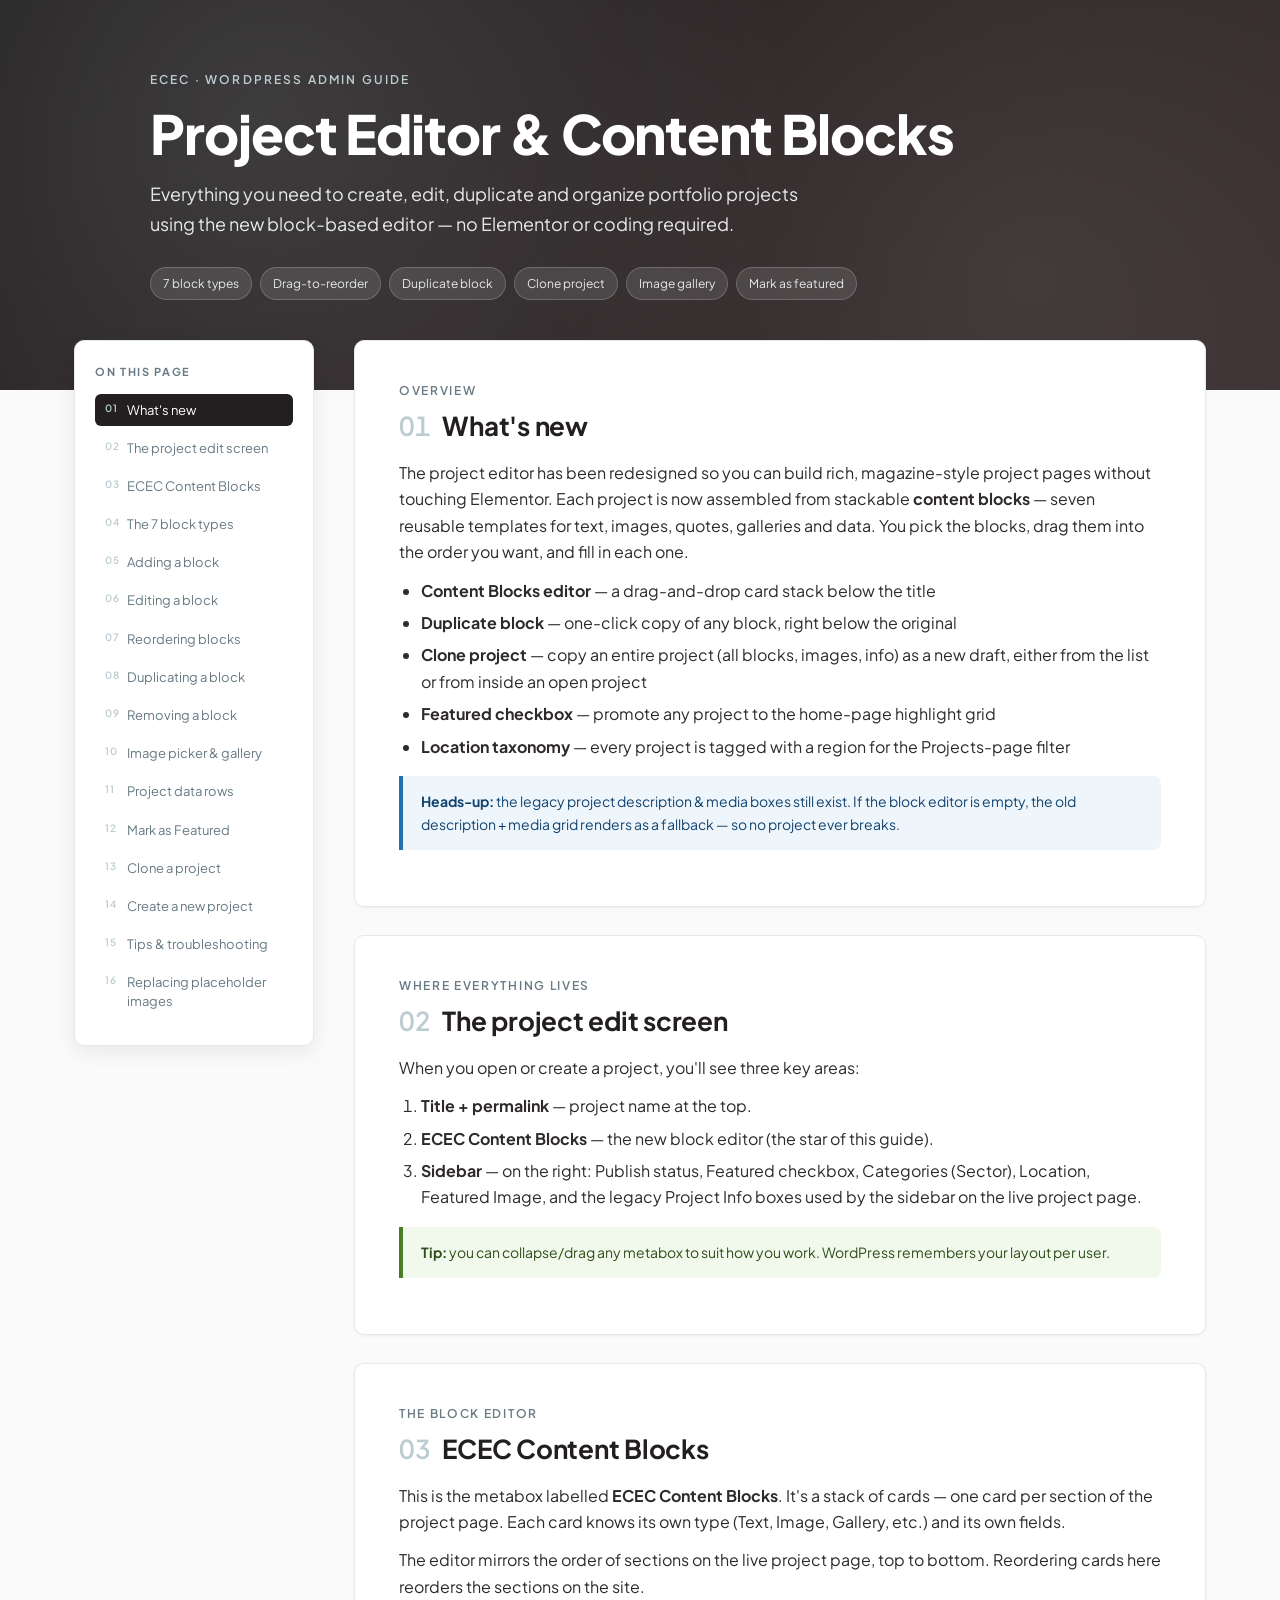
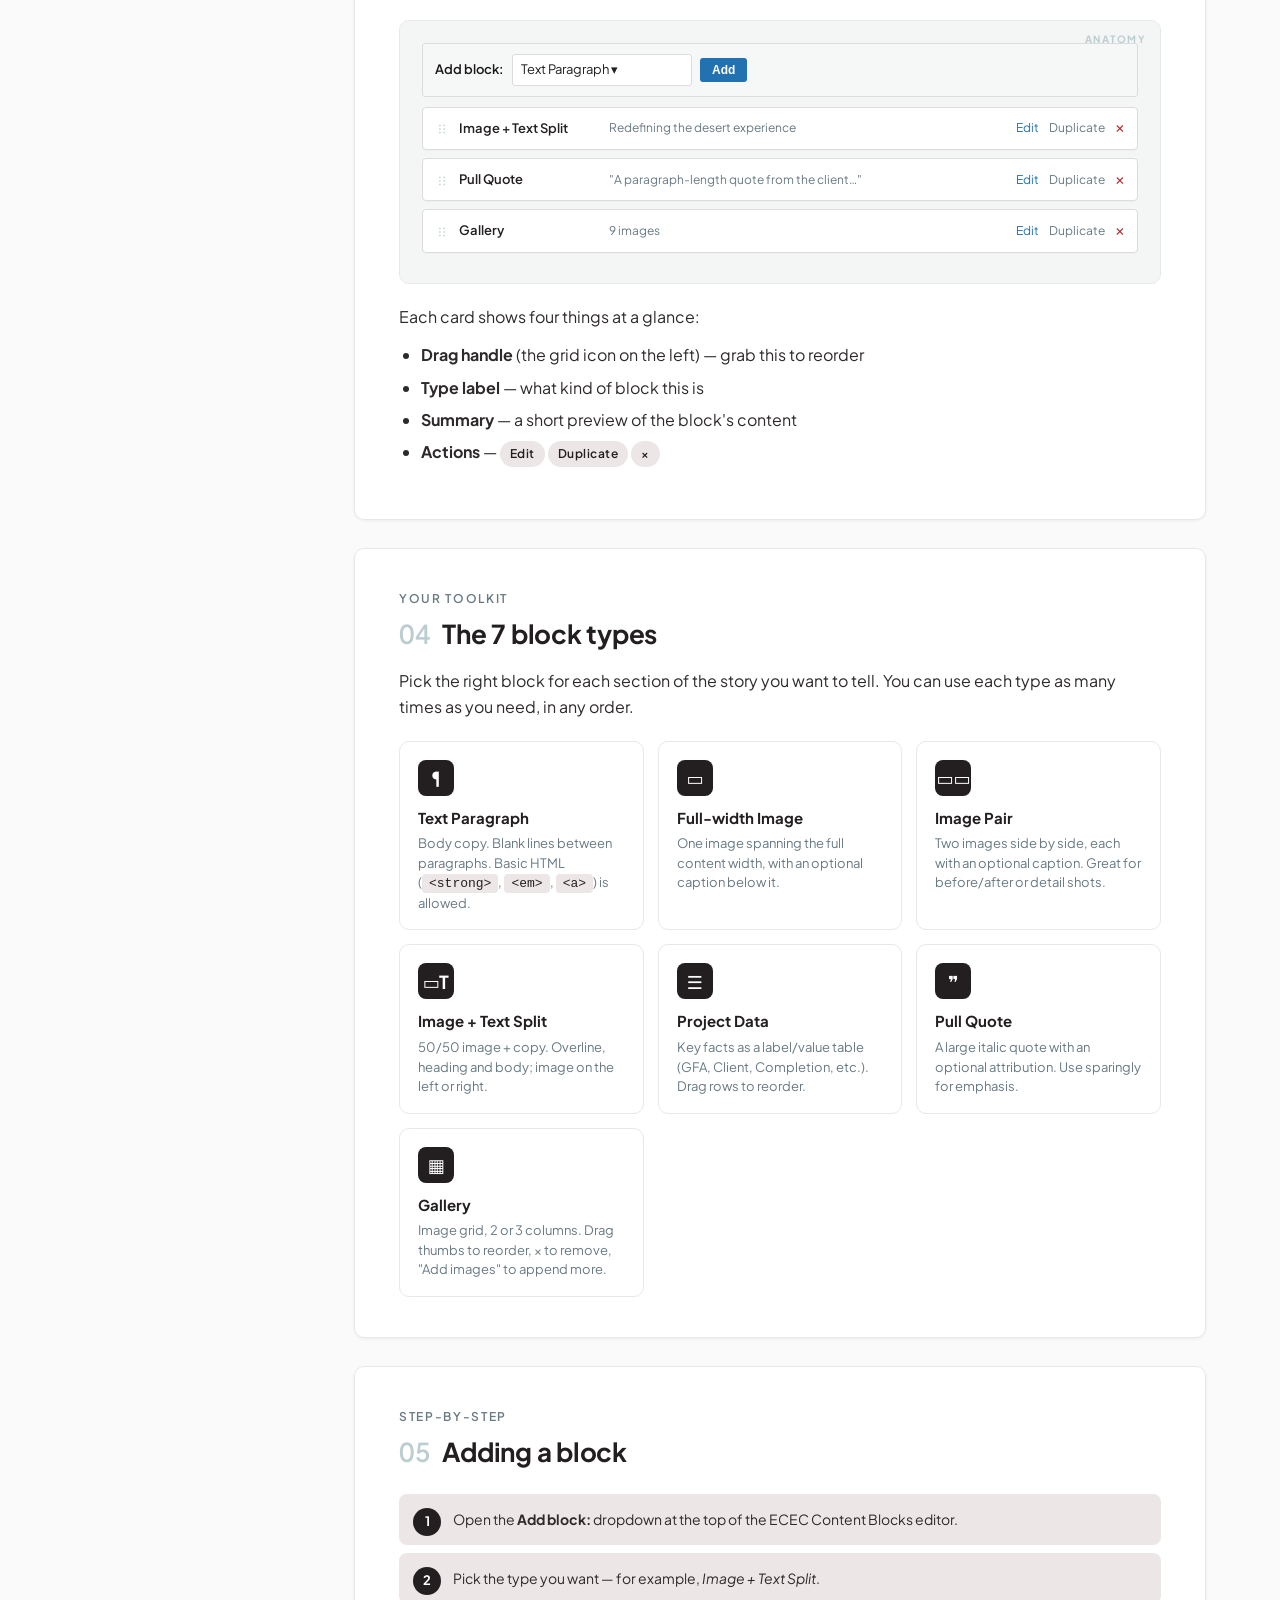
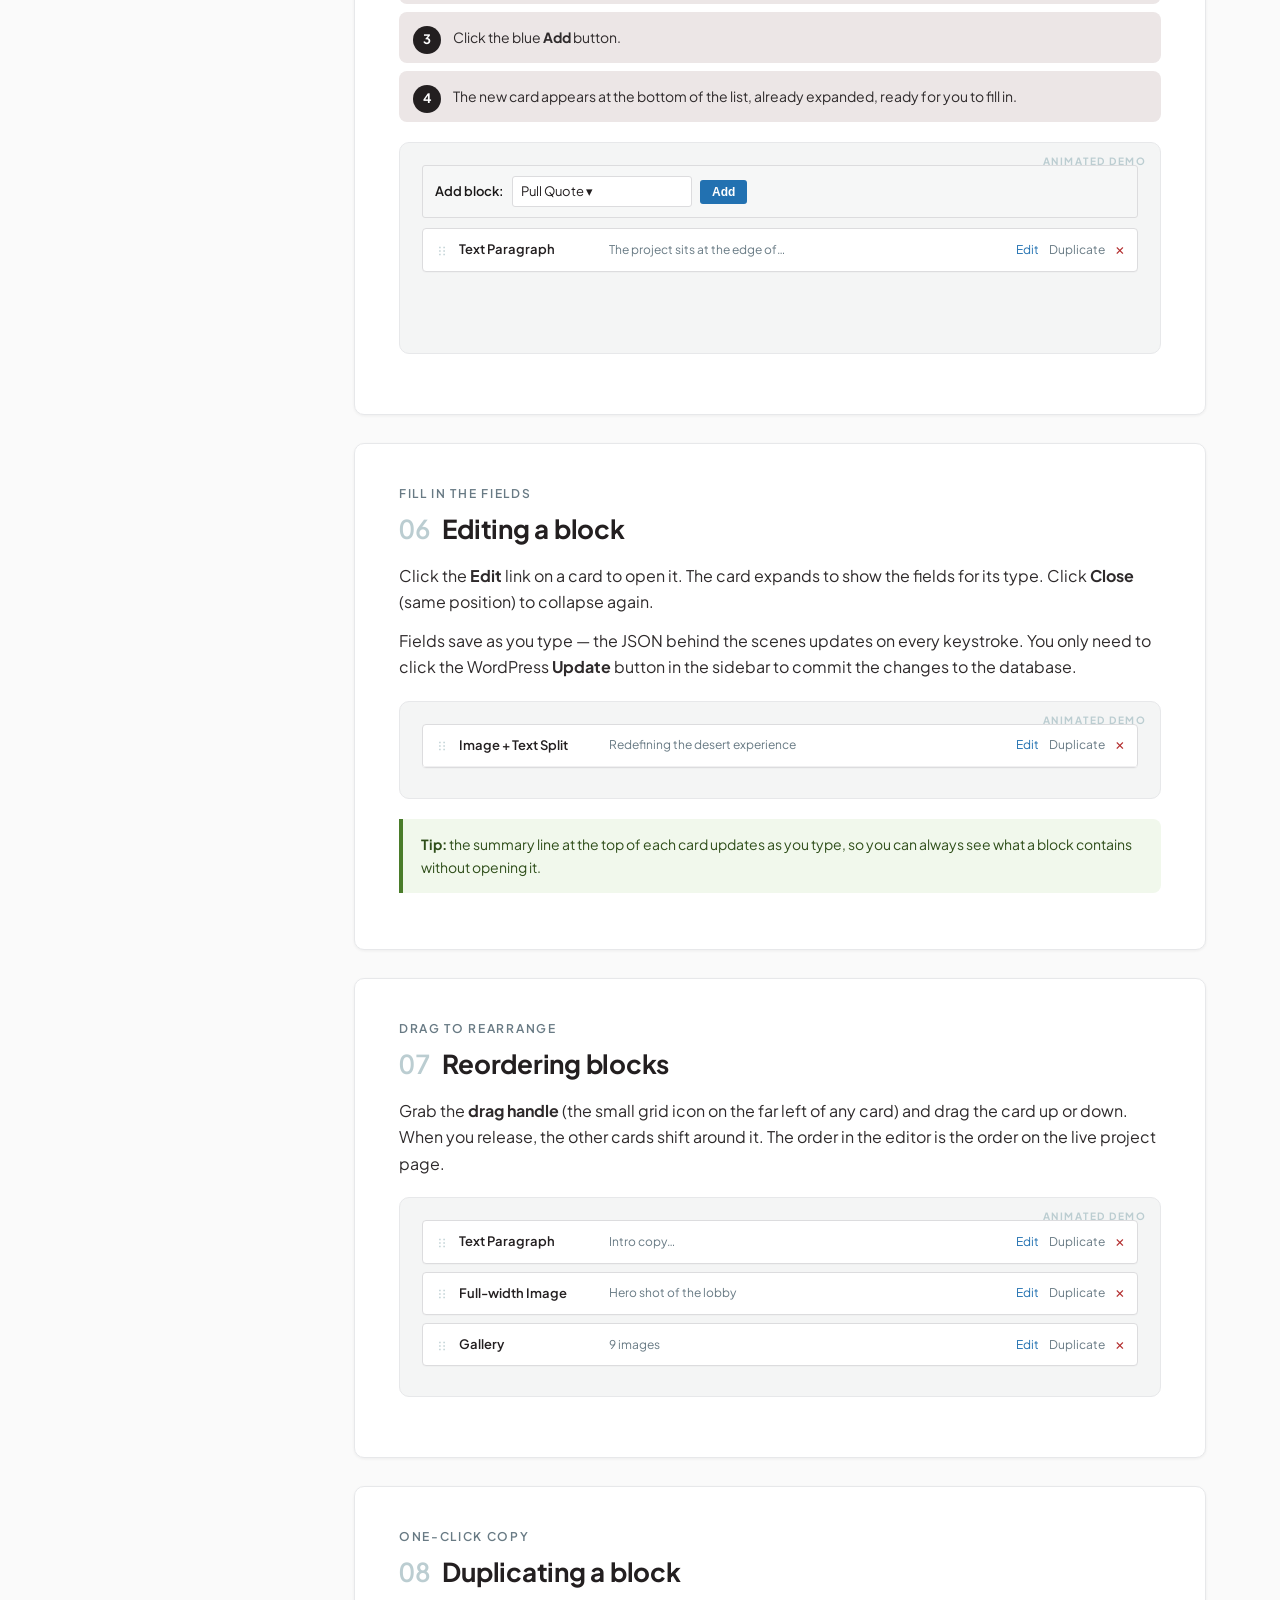
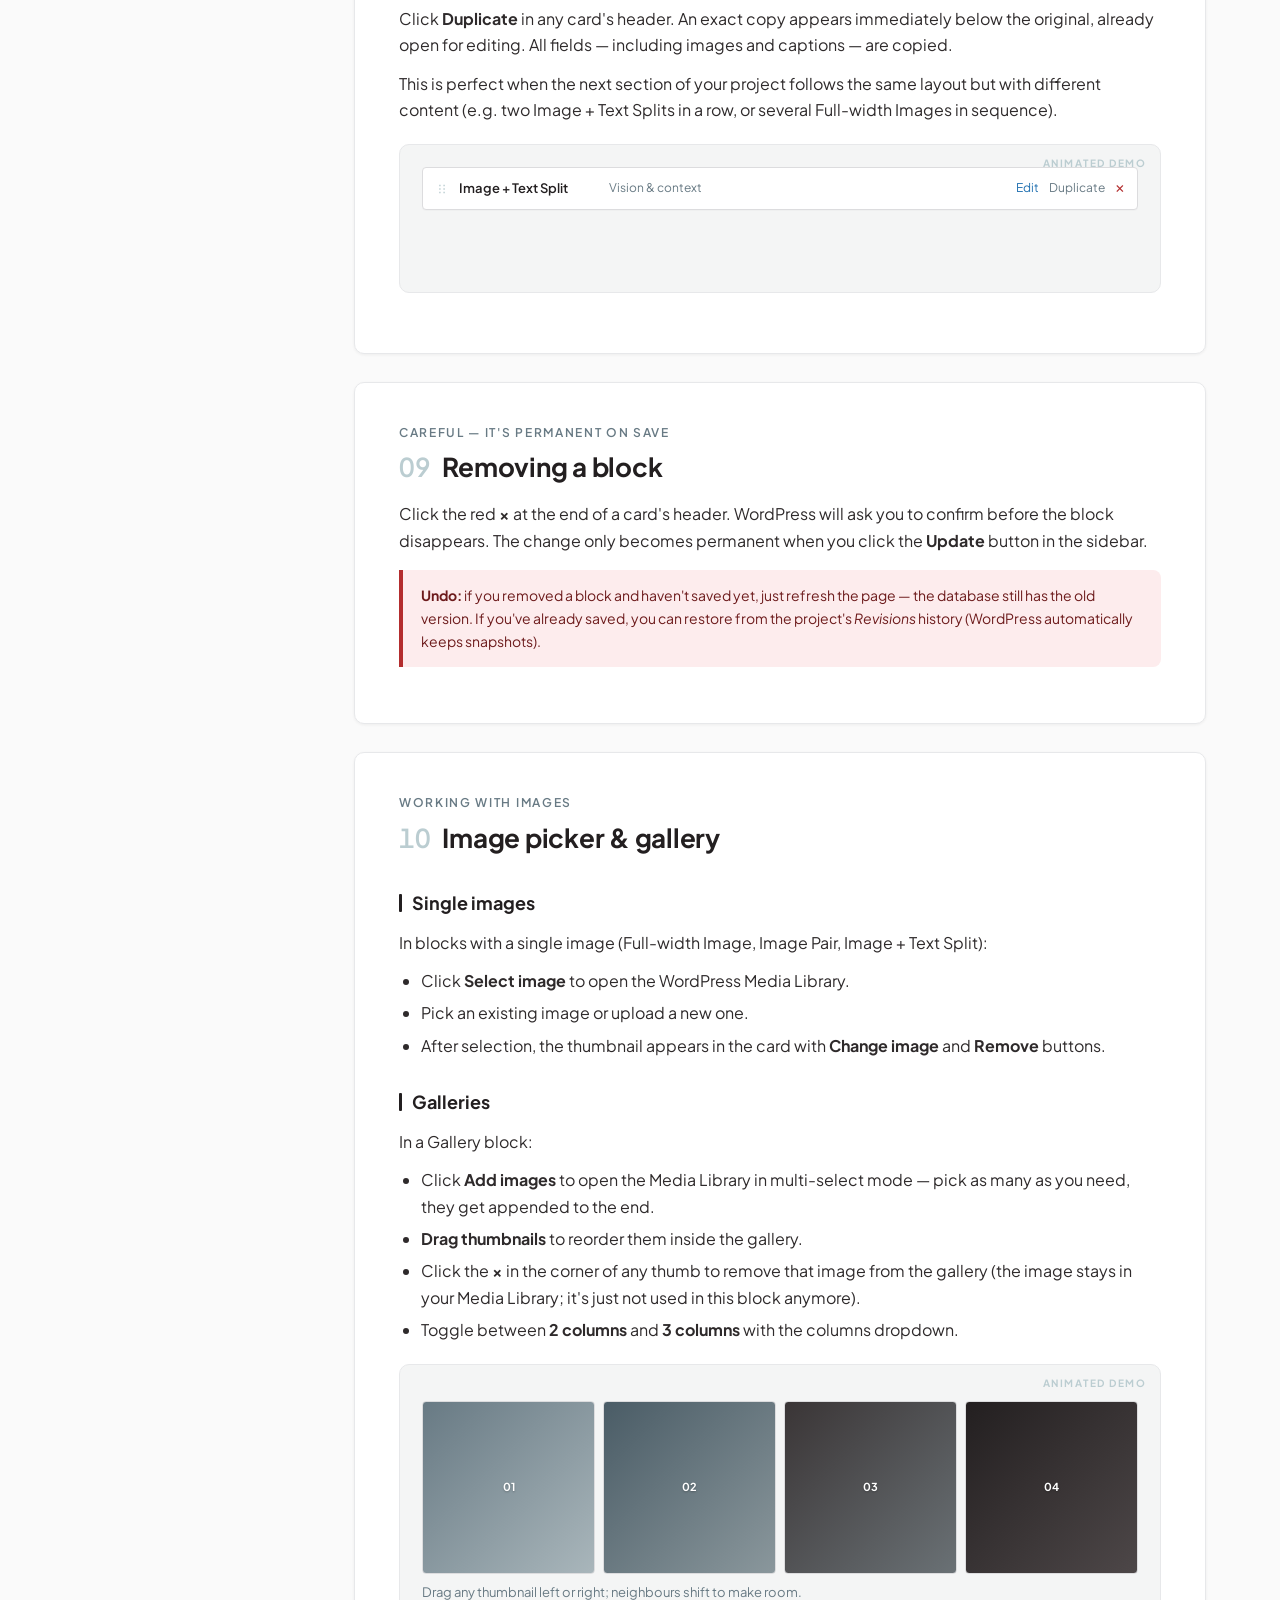
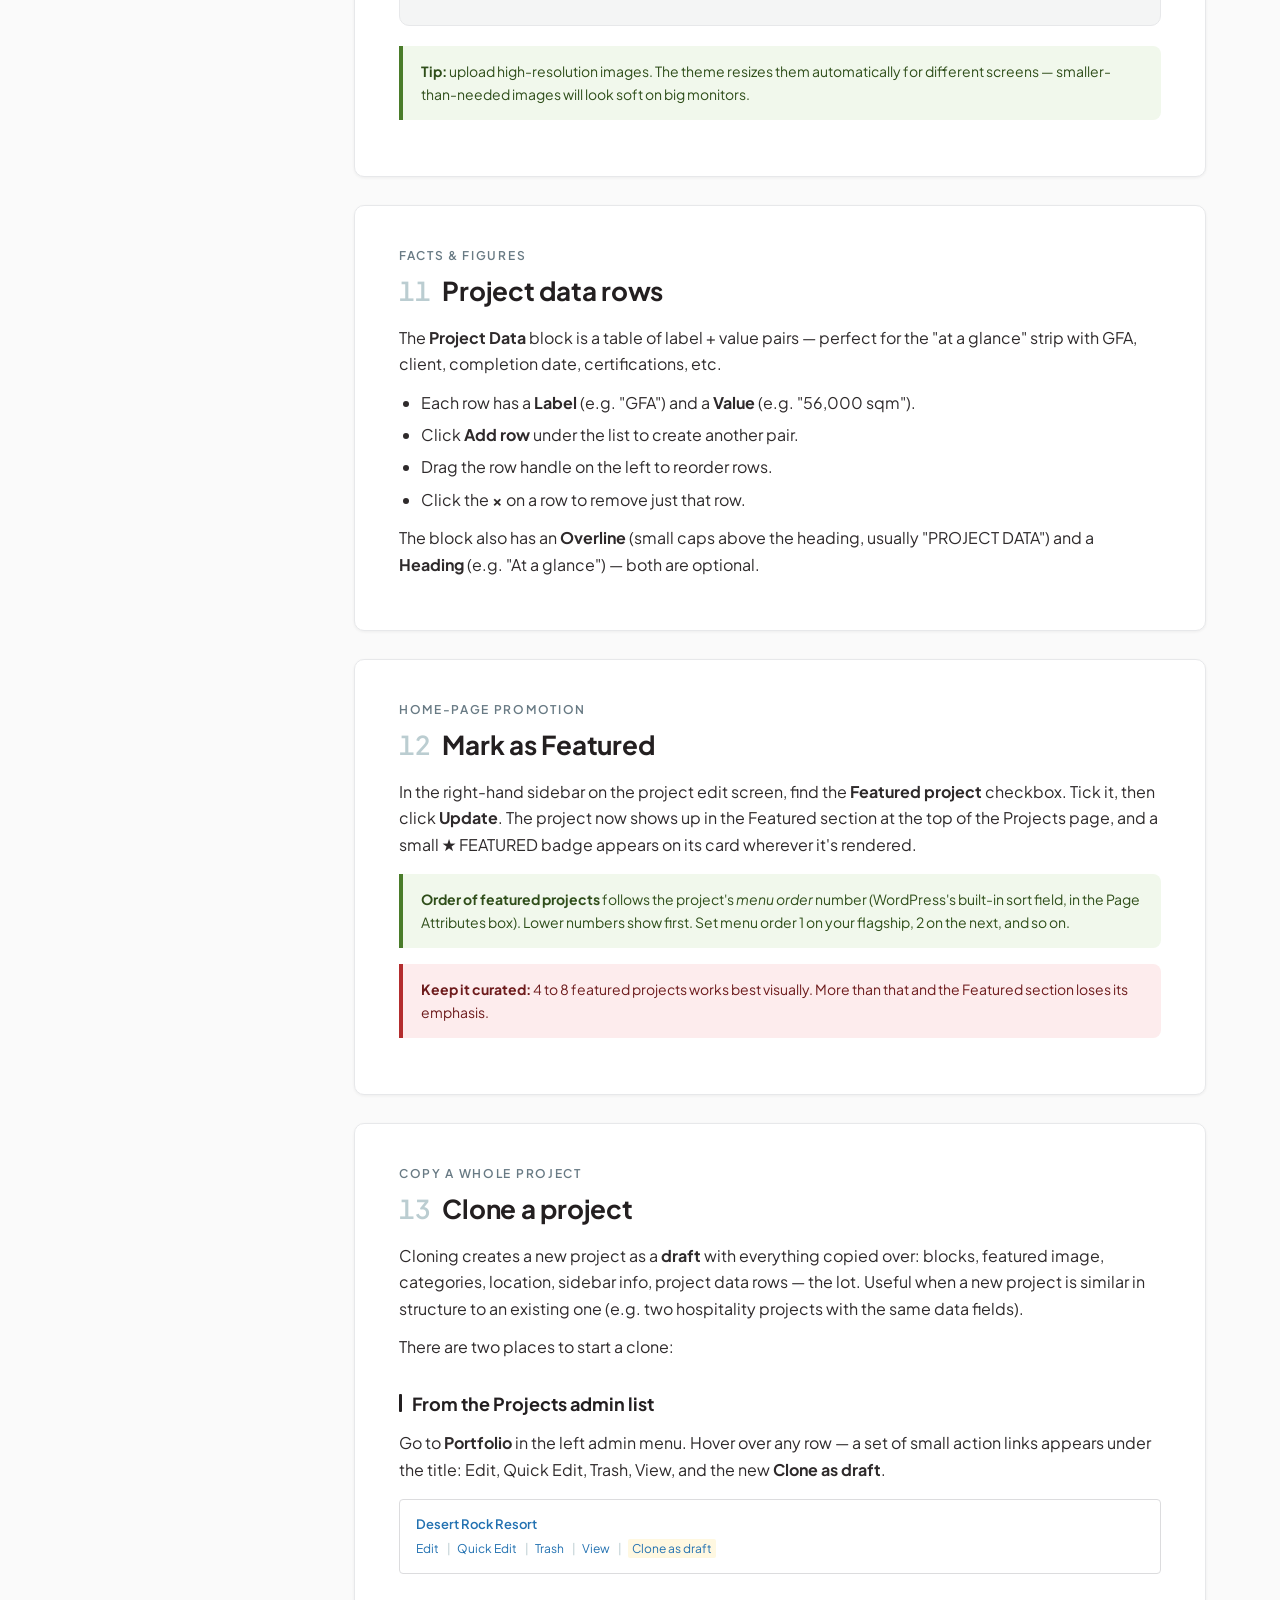
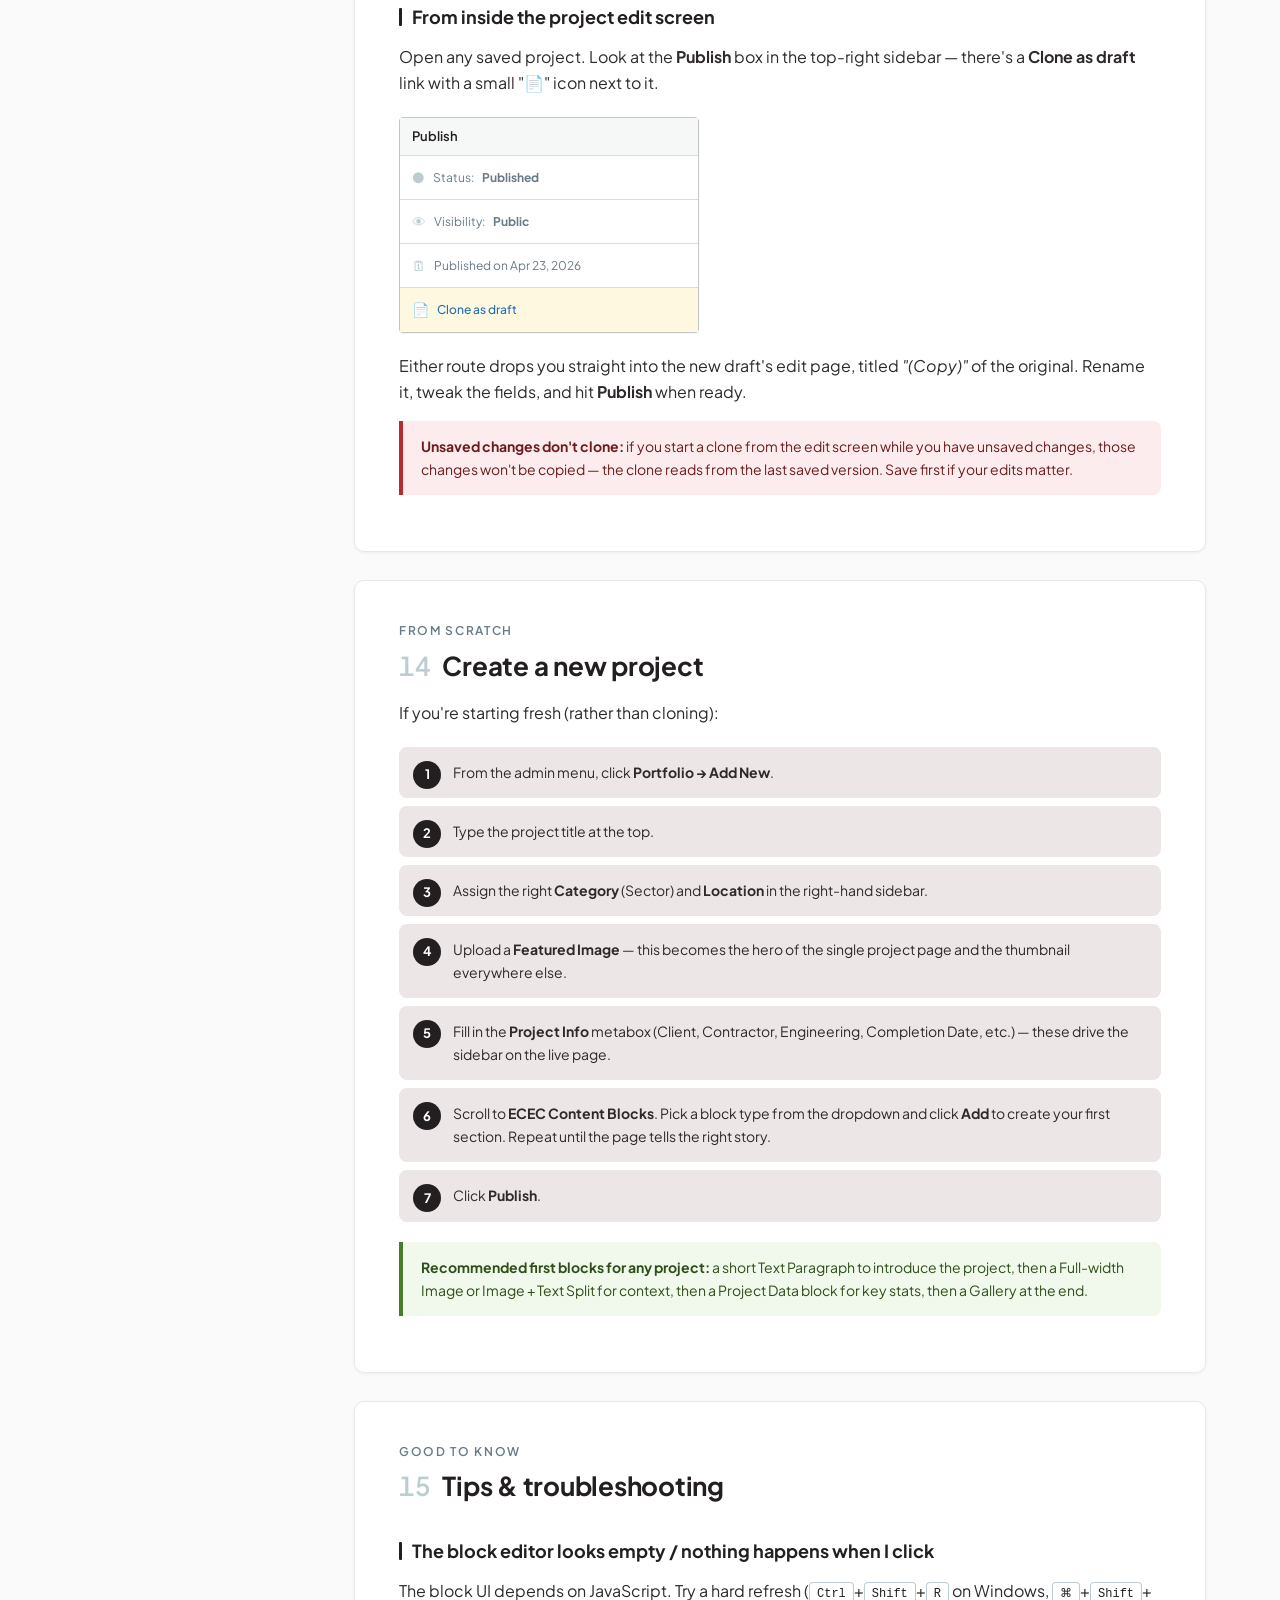
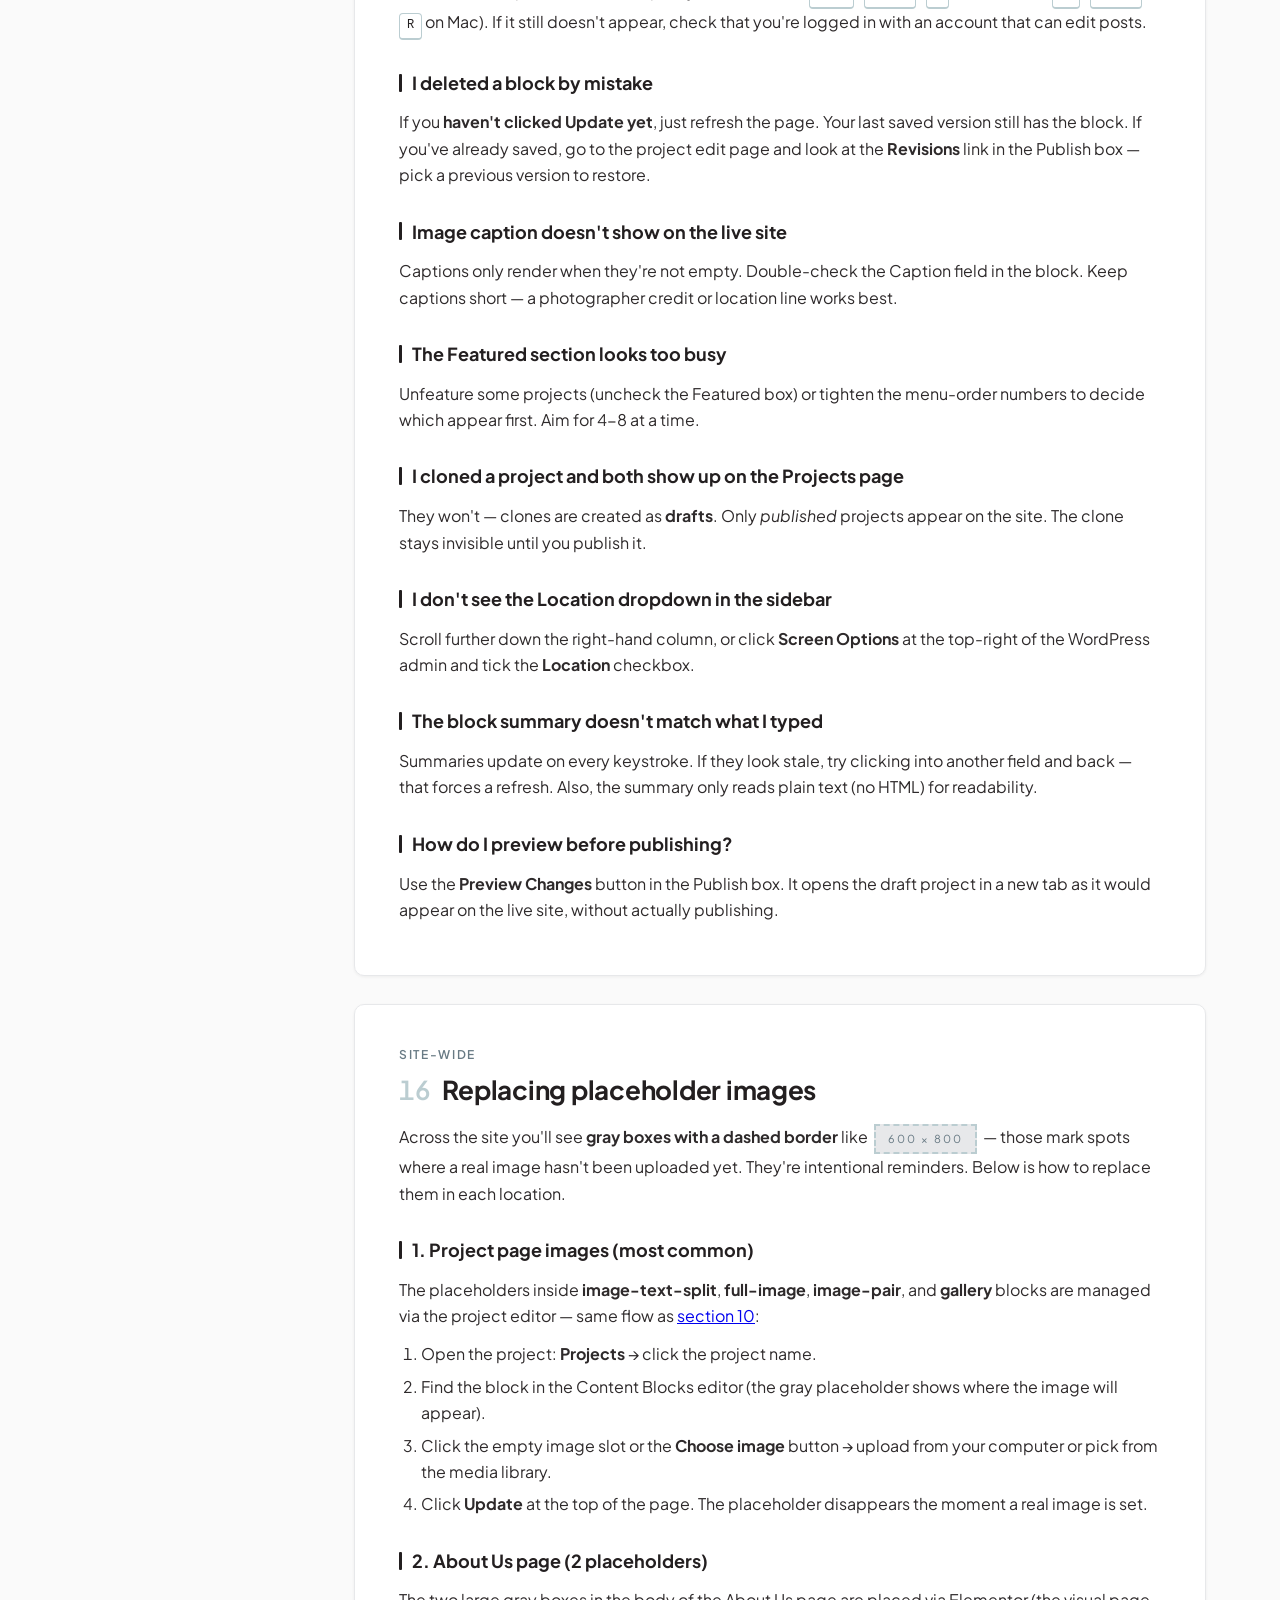
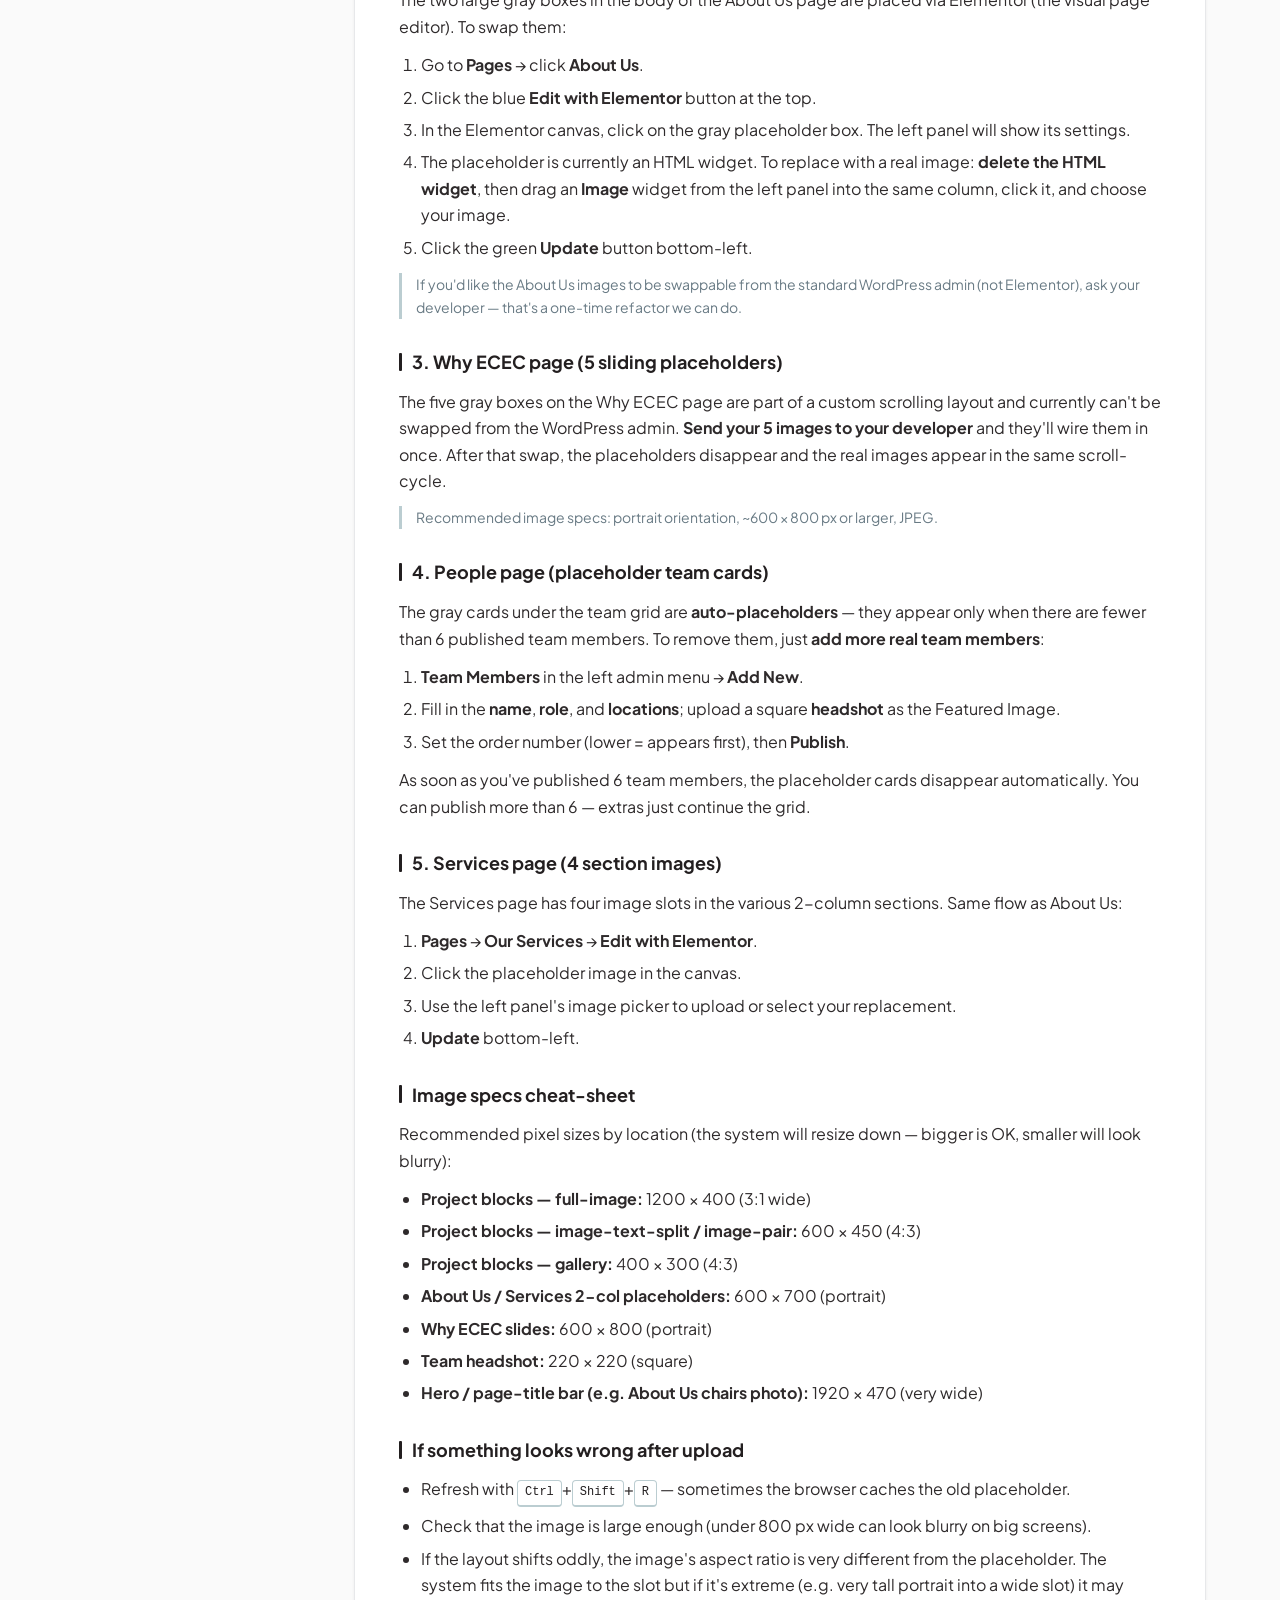
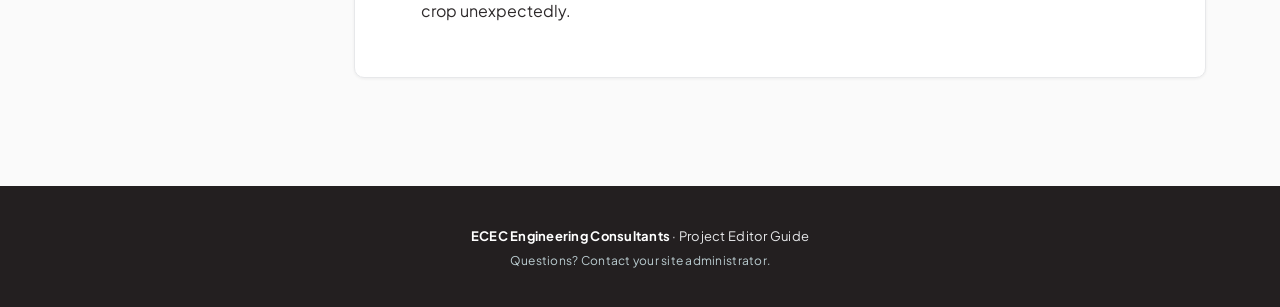
==== commit 8d7720e5: "Major site rebuild: About Us, People, Why ECEC, menu rewire About Us (post 382, replaces archived 12" ====
--- a/project-blocks-help.html
+++ b/project-blocks-help.html
@@ -867,6 +867,7 @@
 			<li><a href="#s13">Clone a project</a></li>
 			<li><a href="#s14">Create a new project</a></li>
 			<li><a href="#s15">Tips &amp; troubleshooting</a></li>
+			<li><a href="#s16">Replacing placeholder images</a></li>
 		</ol>
 	</aside>
 
@@ -1273,6 +1274,74 @@
 		<p>Use the <strong>Preview Changes</strong> button in the Publish box. It opens the draft project in a new tab as it would appear on the live site, without actually publishing.</p>
 	</section>
 
+	<!-- ── 16. Replacing placeholder images ─────────────────── -->
+	<section class="section" id="s16">
+		<div class="kicker">Site-wide</div>
+		<h2><span class="num">16</span>Replacing placeholder images</h2>
+		<p>Across the site you'll see <strong>gray boxes with a dashed border</strong> like &nbsp;<span style="display:inline-block; padding:4px 12px; border:2px dashed var(--silver-sand); background: var(--platinum); color: var(--slate-gray); font-size:11px; letter-spacing:.18em; text-transform:uppercase;">600&nbsp;&times;&nbsp;800</span>&nbsp; — those mark spots where a real image hasn't been uploaded yet. They're intentional reminders. Below is how to replace them in each location.</p>
+
+		<h3>1. Project page images (most common)</h3>
+		<p>The placeholders inside <strong>image-text-split</strong>, <strong>full-image</strong>, <strong>image-pair</strong>, and <strong>gallery</strong> blocks are managed via the project editor — same flow as <a href="#s10">section&nbsp;10</a>:</p>
+		<ol>
+			<li>Open the project: <strong>Projects</strong> → click the project name.</li>
+			<li>Find the block in the Content Blocks editor (the gray placeholder shows where the image will appear).</li>
+			<li>Click the empty image slot or the <strong>Choose image</strong> button → upload from your computer or pick from the media library.</li>
+			<li>Click <strong>Update</strong> at the top of the page. The placeholder disappears the moment a real image is set.</li>
+		</ol>
+
+		<h3>2. About Us page (2 placeholders)</h3>
+		<p>The two large gray boxes in the body of the About Us page are placed via Elementor (the visual page editor). To swap them:</p>
+		<ol>
+			<li>Go to <strong>Pages</strong> → click <strong>About Us</strong>.</li>
+			<li>Click the blue <strong>Edit with Elementor</strong> button at the top.</li>
+			<li>In the Elementor canvas, click on the gray placeholder box. The left panel will show its settings.</li>
+			<li>The placeholder is currently an HTML widget. To replace with a real image: <strong>delete the HTML widget</strong>, then drag an <strong>Image</strong> widget from the left panel into the same column, click it, and choose your image.</li>
+			<li>Click the green <strong>Update</strong> button bottom-left.</li>
+		</ol>
+		<p style="font-size:14px; color:var(--slate-gray); border-left: 3px solid var(--silver-sand); padding-left:14px;">If you'd like the About Us images to be swappable from the standard WordPress admin (not Elementor), ask your developer — that's a one-time refactor we can do.</p>
+
+		<h3>3. Why ECEC page (5 sliding placeholders)</h3>
+		<p>The five gray boxes on the Why ECEC page are part of a custom scrolling layout and currently can't be swapped from the WordPress admin. <strong>Send your 5 images to your developer</strong> and they'll wire them in once. After that swap, the placeholders disappear and the real images appear in the same scroll-cycle.</p>
+		<p style="font-size:14px; color:var(--slate-gray); border-left: 3px solid var(--silver-sand); padding-left:14px;">Recommended image specs: portrait orientation, ~600&nbsp;&times;&nbsp;800&nbsp;px or larger, JPEG.</p>
+
+		<h3>4. People page (placeholder team cards)</h3>
+		<p>The gray cards under the team grid are <strong>auto-placeholders</strong> — they appear only when there are fewer than 6 published team members. To remove them, just <strong>add more real team members</strong>:</p>
+		<ol>
+			<li><strong>Team Members</strong> in the left admin menu → <strong>Add New</strong>.</li>
+			<li>Fill in the <strong>name</strong>, <strong>role</strong>, and <strong>locations</strong>; upload a square <strong>headshot</strong> as the Featured Image.</li>
+			<li>Set the order number (lower = appears first), then <strong>Publish</strong>.</li>
+		</ol>
+		<p>As soon as you've published 6 team members, the placeholder cards disappear automatically. You can publish more than 6 — extras just continue the grid.</p>
+
+		<h3>5. Services page (4 section images)</h3>
+		<p>The Services page has four image slots in the various 2-column sections. Same flow as About Us:</p>
+		<ol>
+			<li><strong>Pages</strong> → <strong>Our Services</strong> → <strong>Edit with Elementor</strong>.</li>
+			<li>Click the placeholder image in the canvas.</li>
+			<li>Use the left panel's image picker to upload or select your replacement.</li>
+			<li><strong>Update</strong> bottom-left.</li>
+		</ol>
+
+		<h3>Image specs cheat-sheet</h3>
+		<p>Recommended pixel sizes by location (the system will resize down — bigger is OK, smaller will look blurry):</p>
+		<ul>
+			<li><strong>Project blocks &mdash; full-image:</strong> 1200&nbsp;&times;&nbsp;400 (3:1 wide)</li>
+			<li><strong>Project blocks &mdash; image-text-split / image-pair:</strong> 600&nbsp;&times;&nbsp;450 (4:3)</li>
+			<li><strong>Project blocks &mdash; gallery:</strong> 400&nbsp;&times;&nbsp;300 (4:3)</li>
+			<li><strong>About Us / Services 2-col placeholders:</strong> 600&nbsp;&times;&nbsp;700 (portrait)</li>
+			<li><strong>Why ECEC slides:</strong> 600&nbsp;&times;&nbsp;800 (portrait)</li>
+			<li><strong>Team headshot:</strong> 220&nbsp;&times;&nbsp;220 (square)</li>
+			<li><strong>Hero / page-title bar (e.g. About Us chairs photo):</strong> 1920&nbsp;&times;&nbsp;470 (very wide)</li>
+		</ul>
+
+		<h3>If something looks wrong after upload</h3>
+		<ul>
+			<li>Refresh with <span class="kbd">Ctrl</span>+<span class="kbd">Shift</span>+<span class="kbd">R</span> — sometimes the browser caches the old placeholder.</li>
+			<li>Check that the image is large enough (under 800&nbsp;px wide can look blurry on big screens).</li>
+			<li>If the layout shifts oddly, the image's aspect ratio is very different from the placeholder. The system fits the image to the slot but if it's extreme (e.g. very tall portrait into a wide slot) it may crop unexpectedly.</li>
+		</ul>
+	</section>
+
 	</main>
 </div>
 
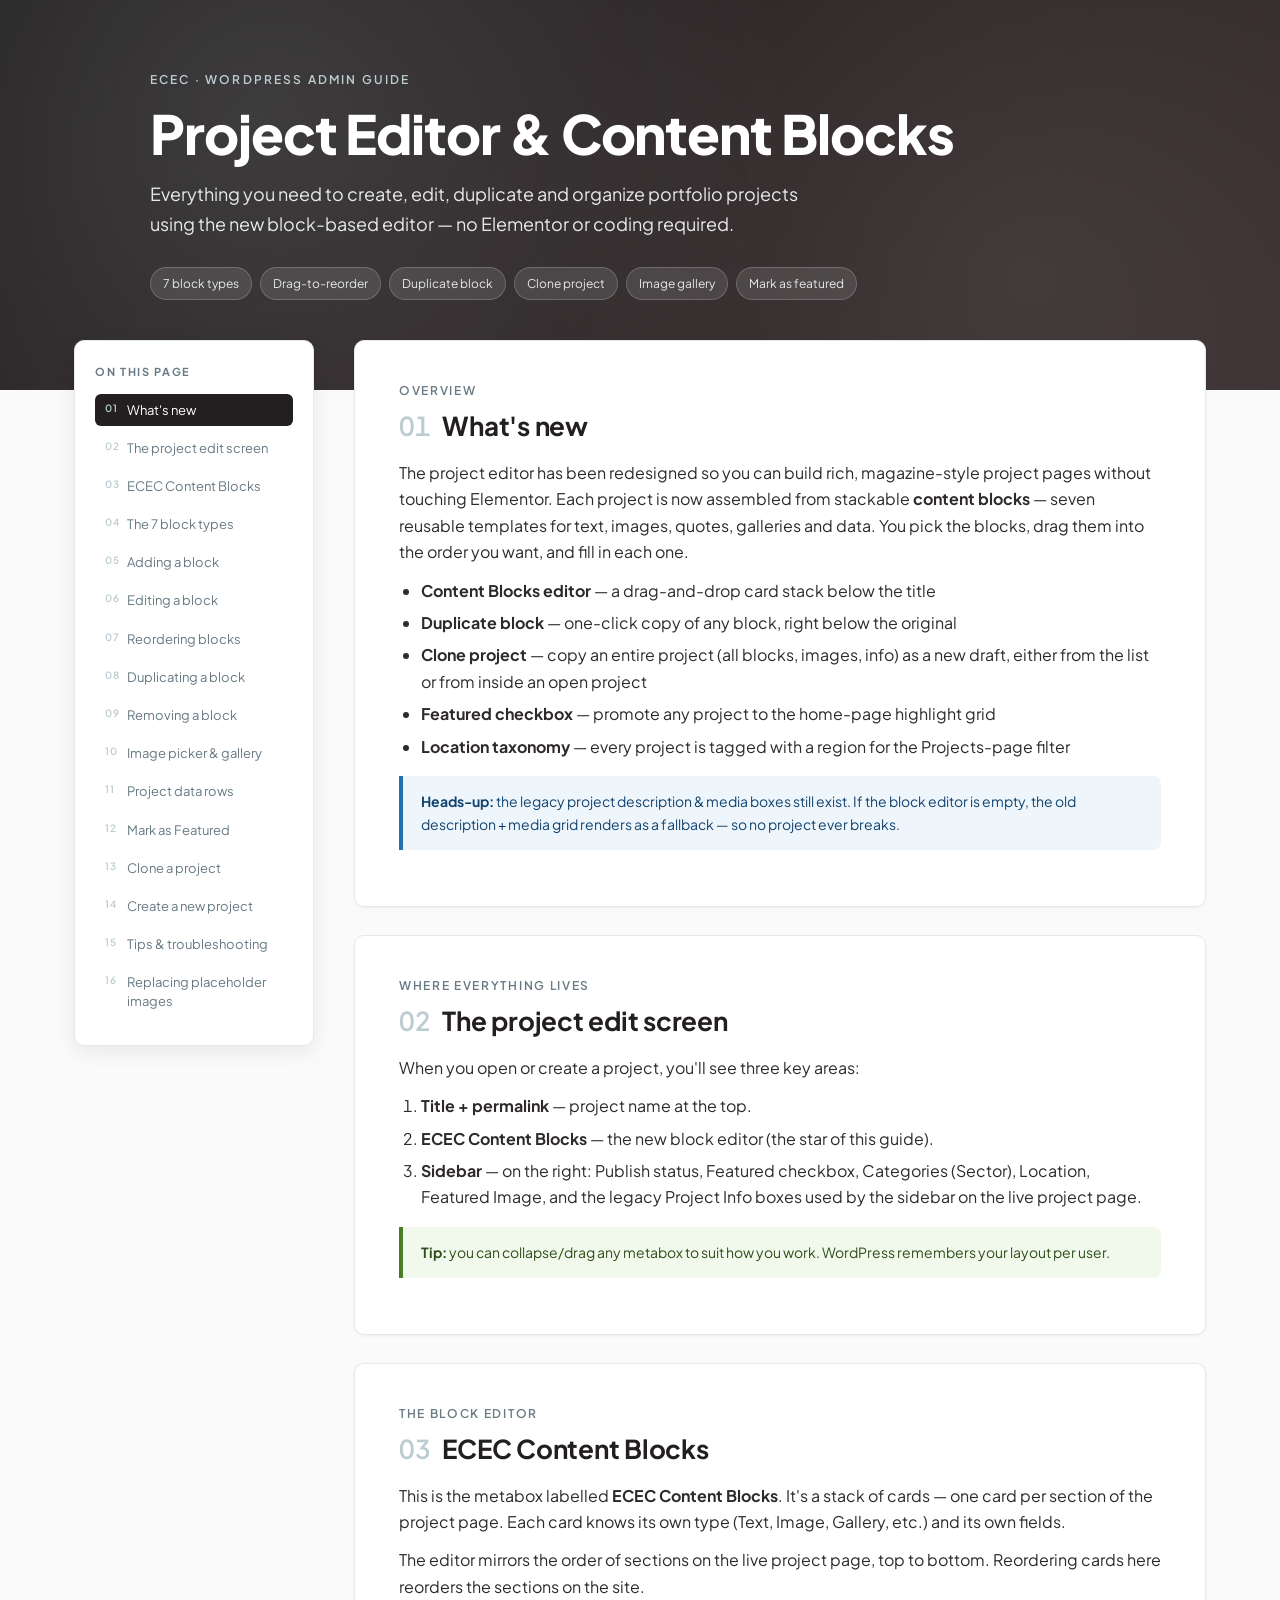
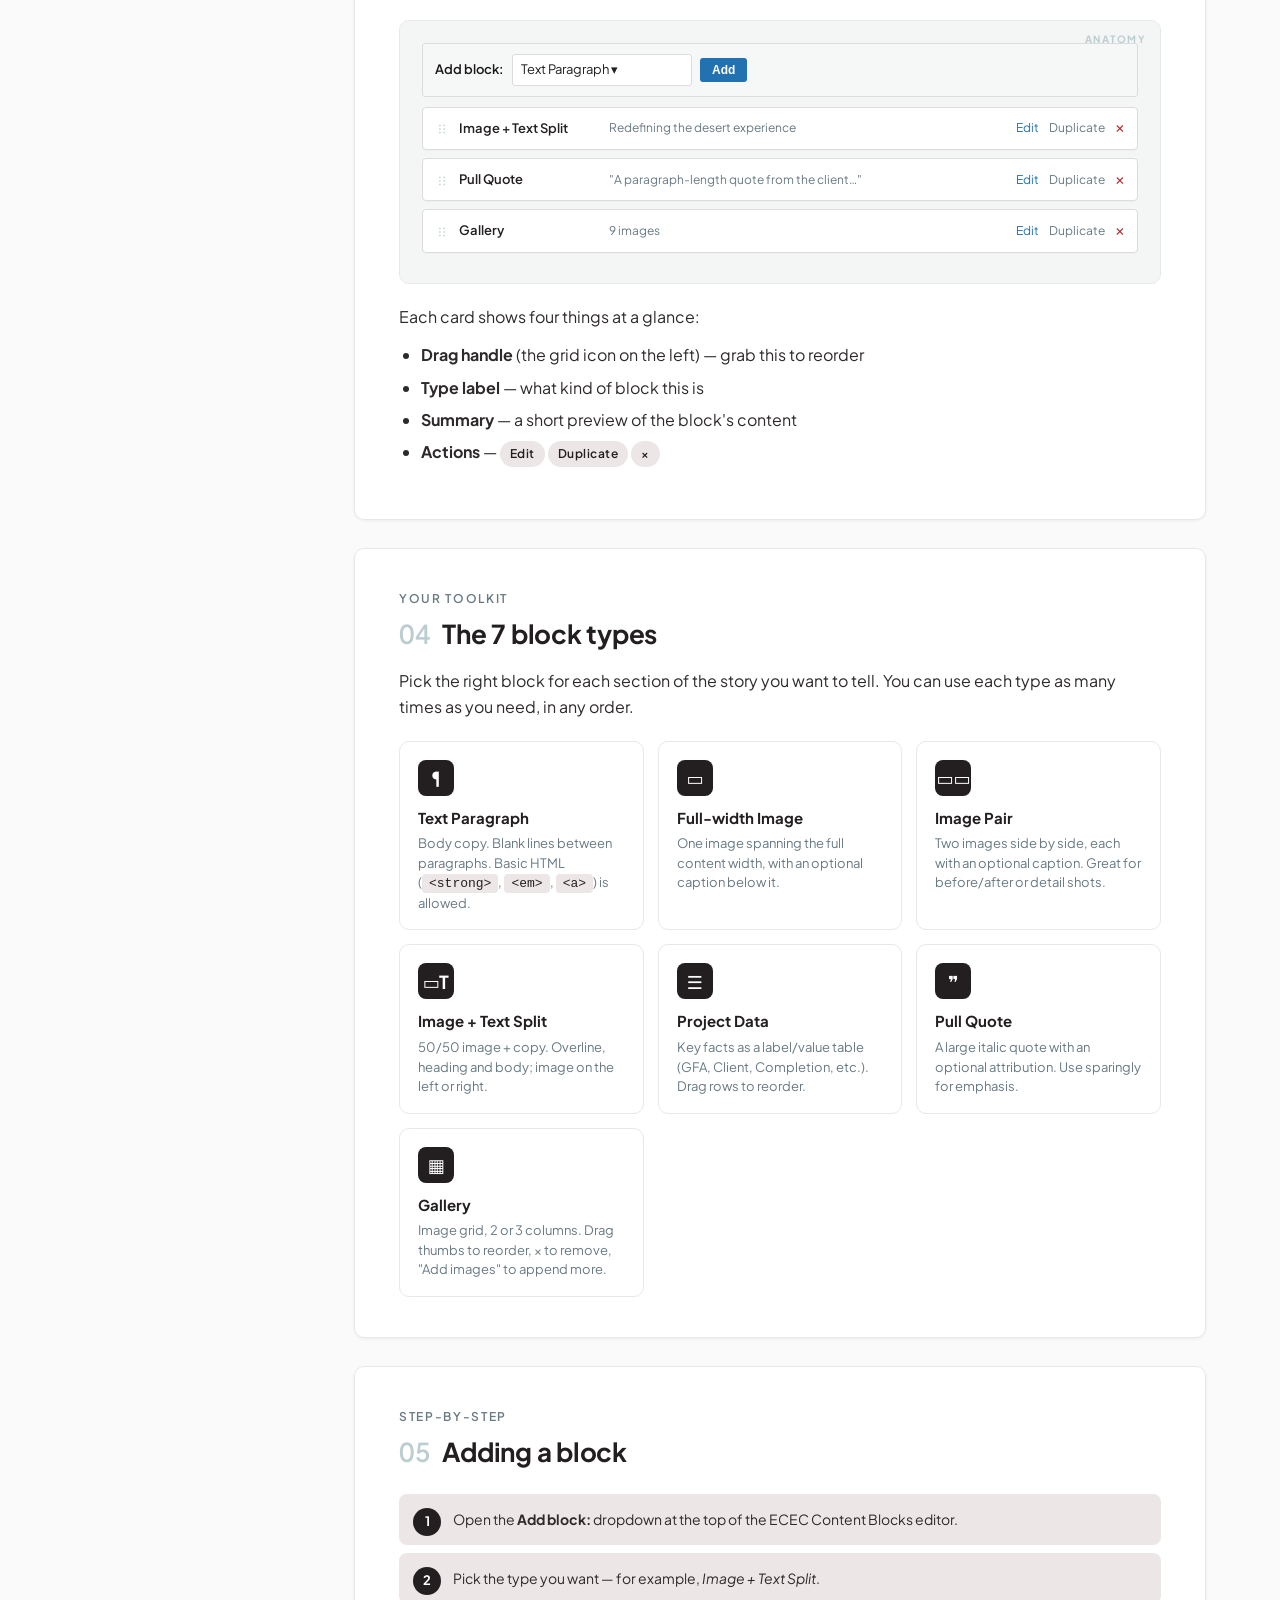
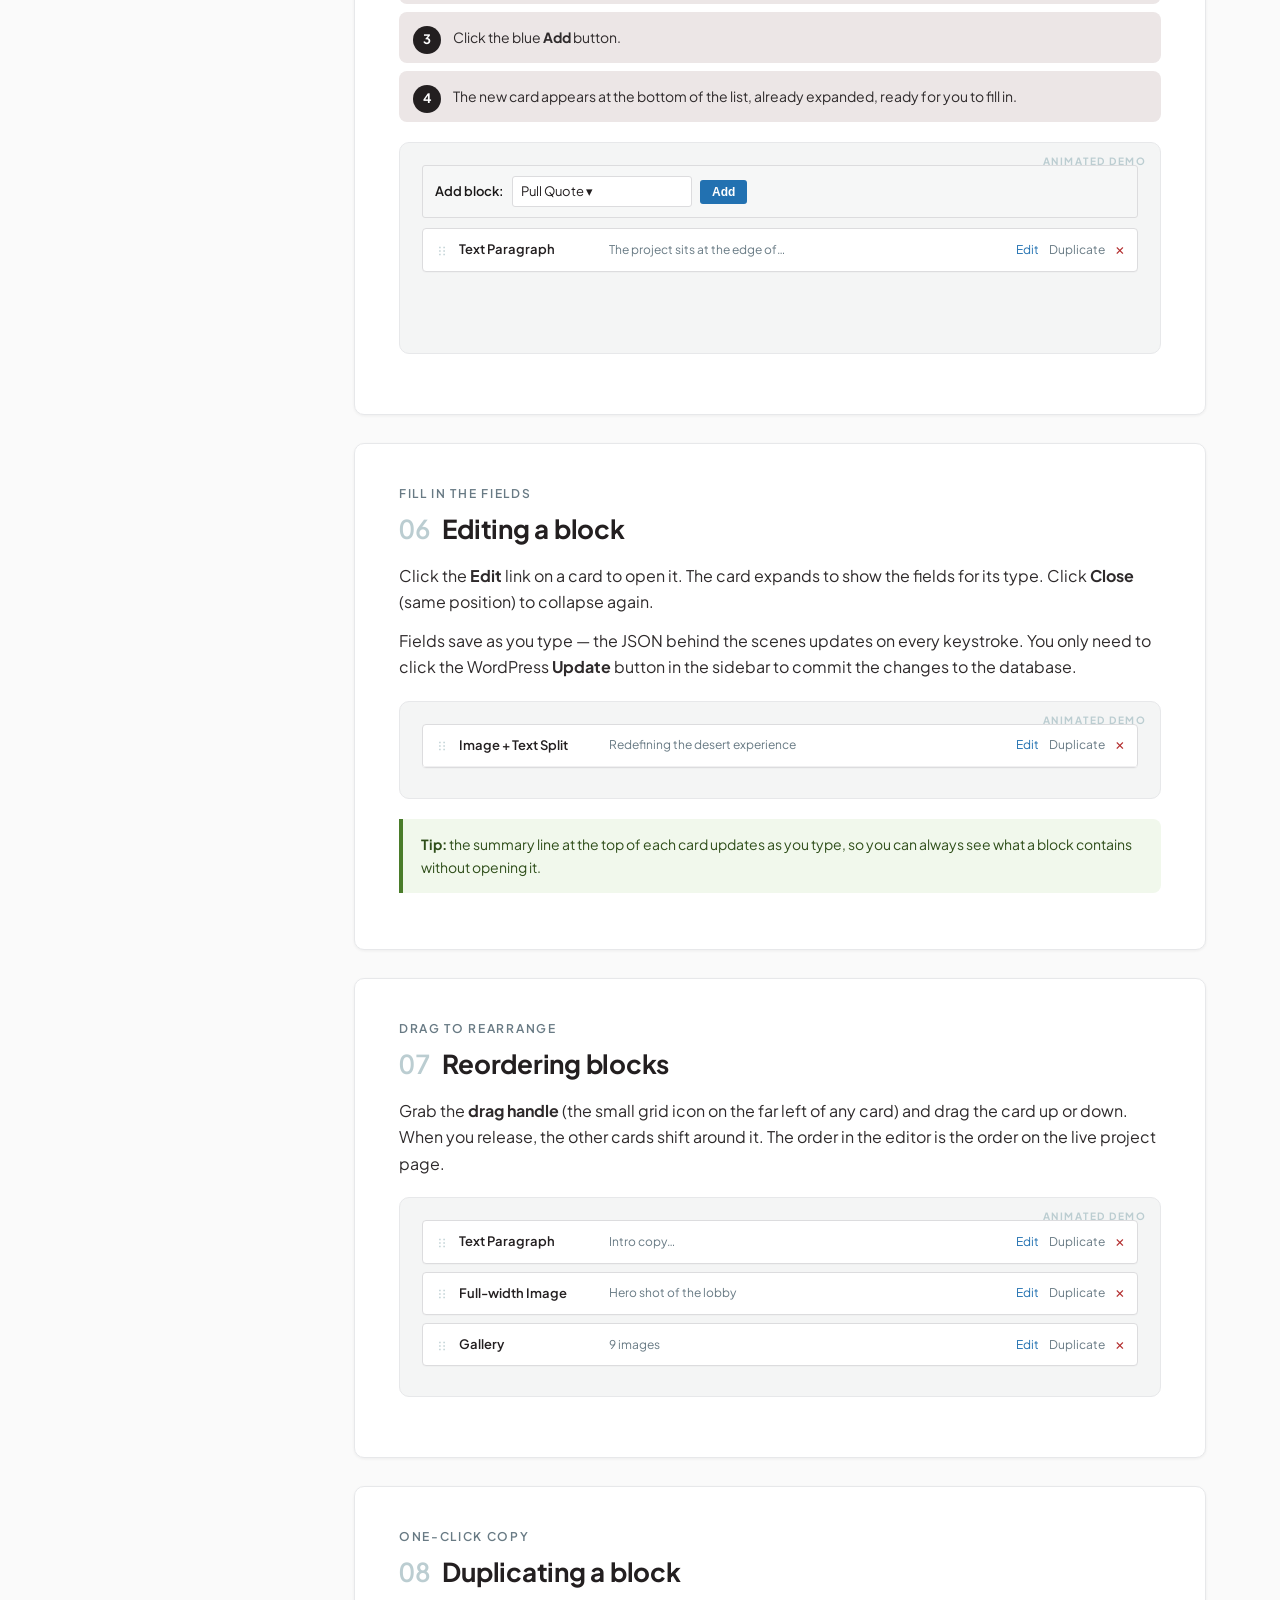
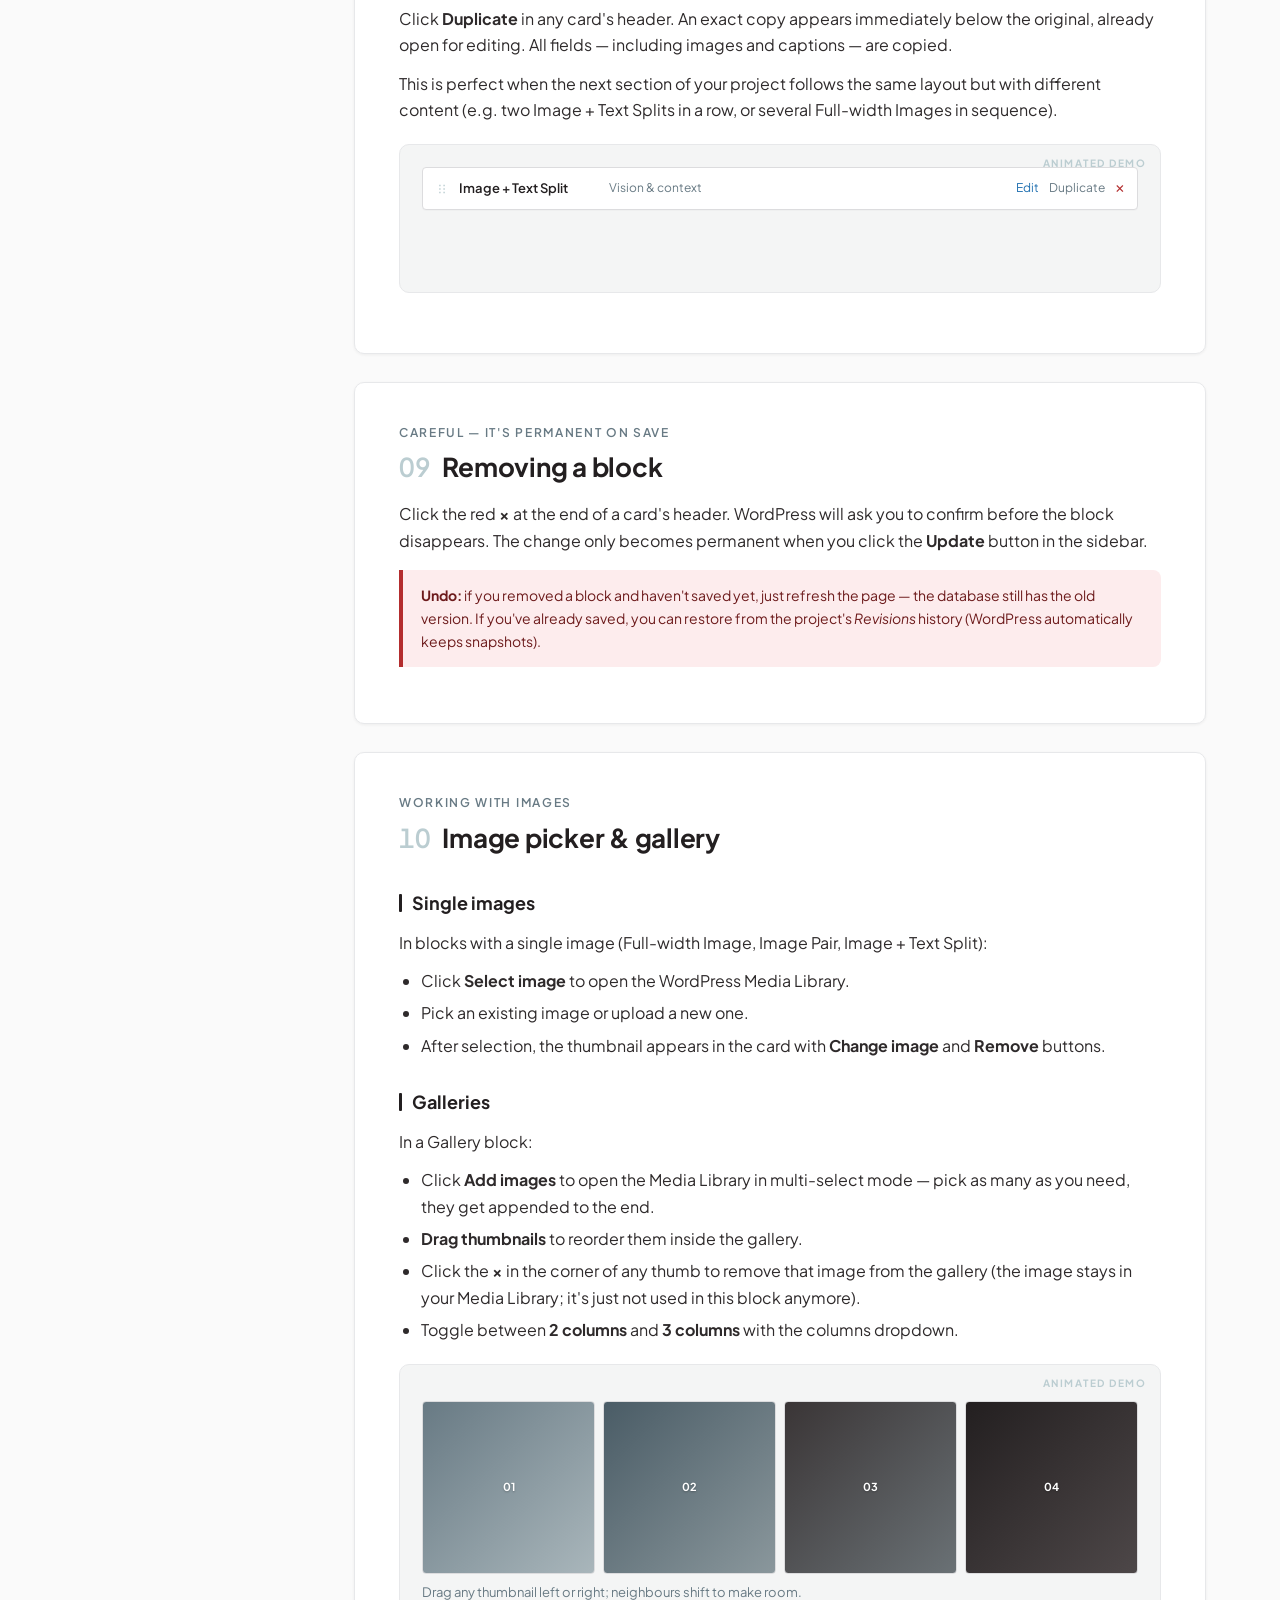
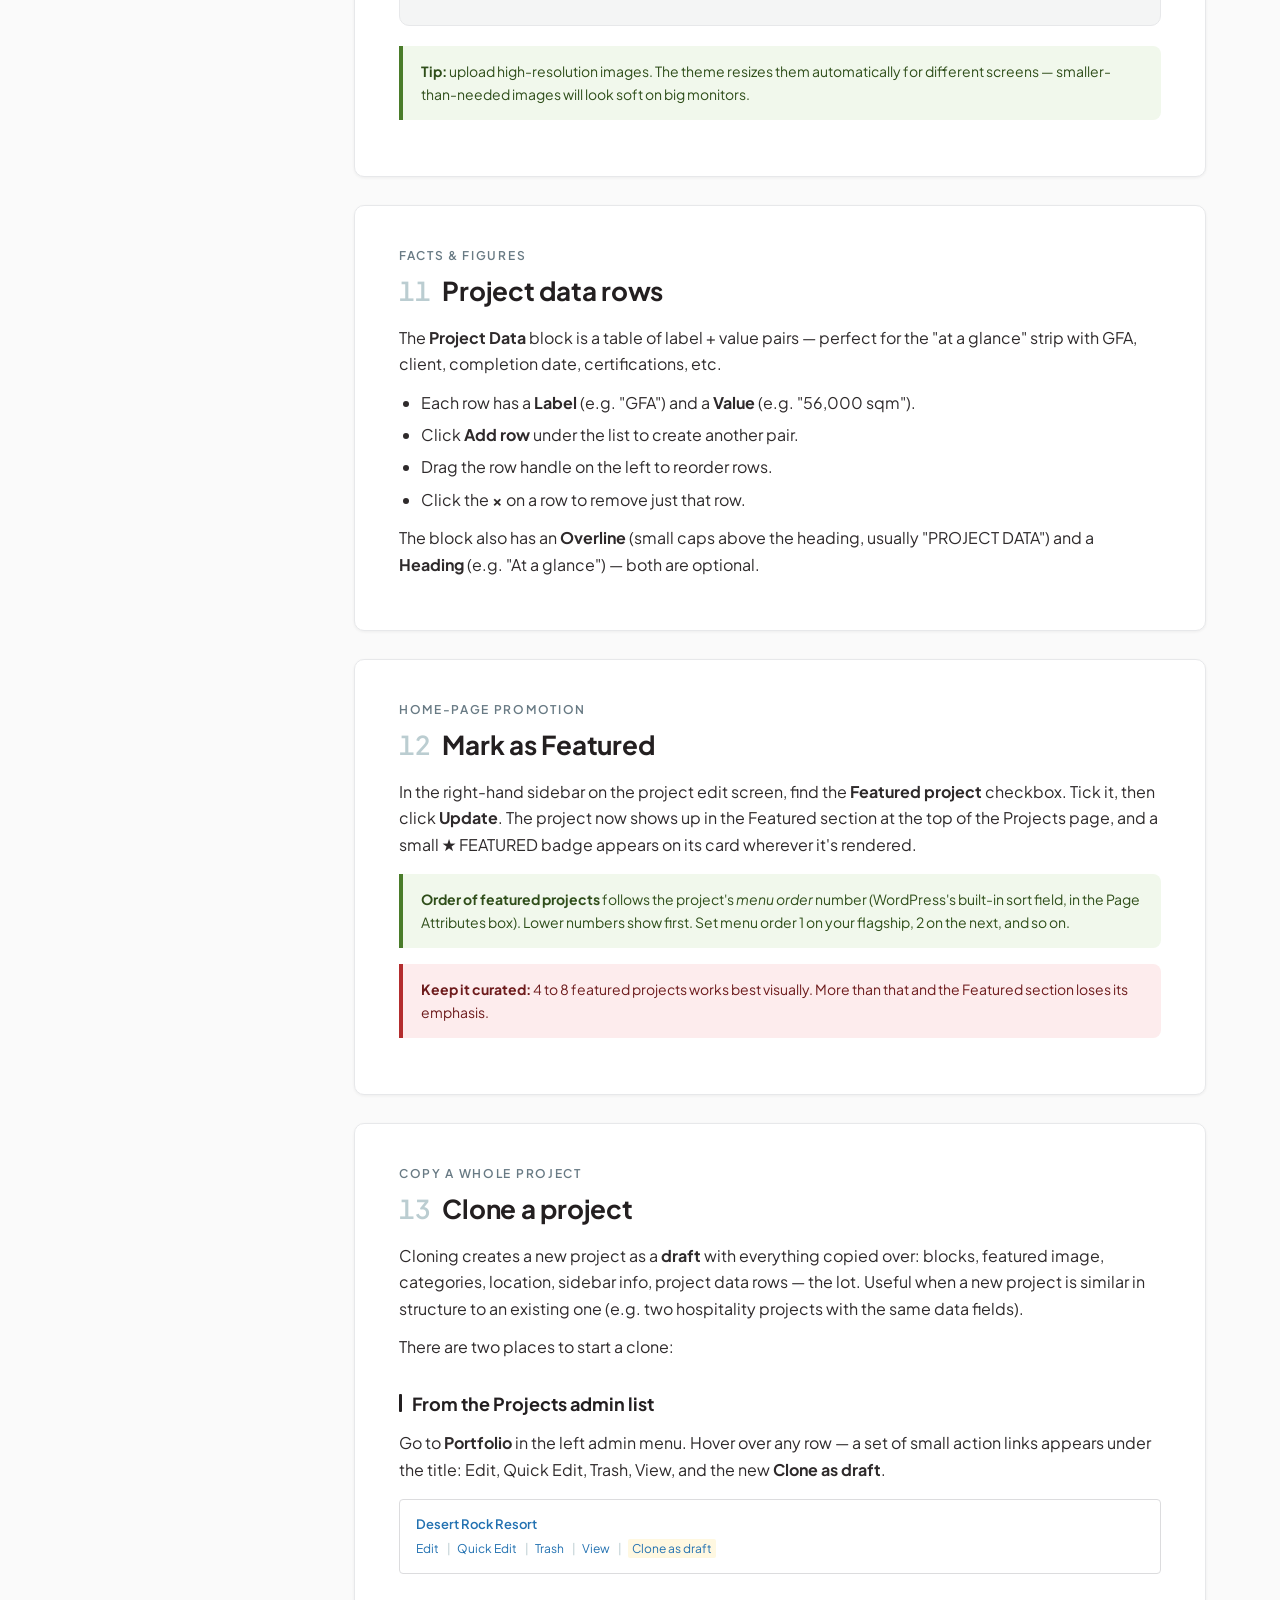
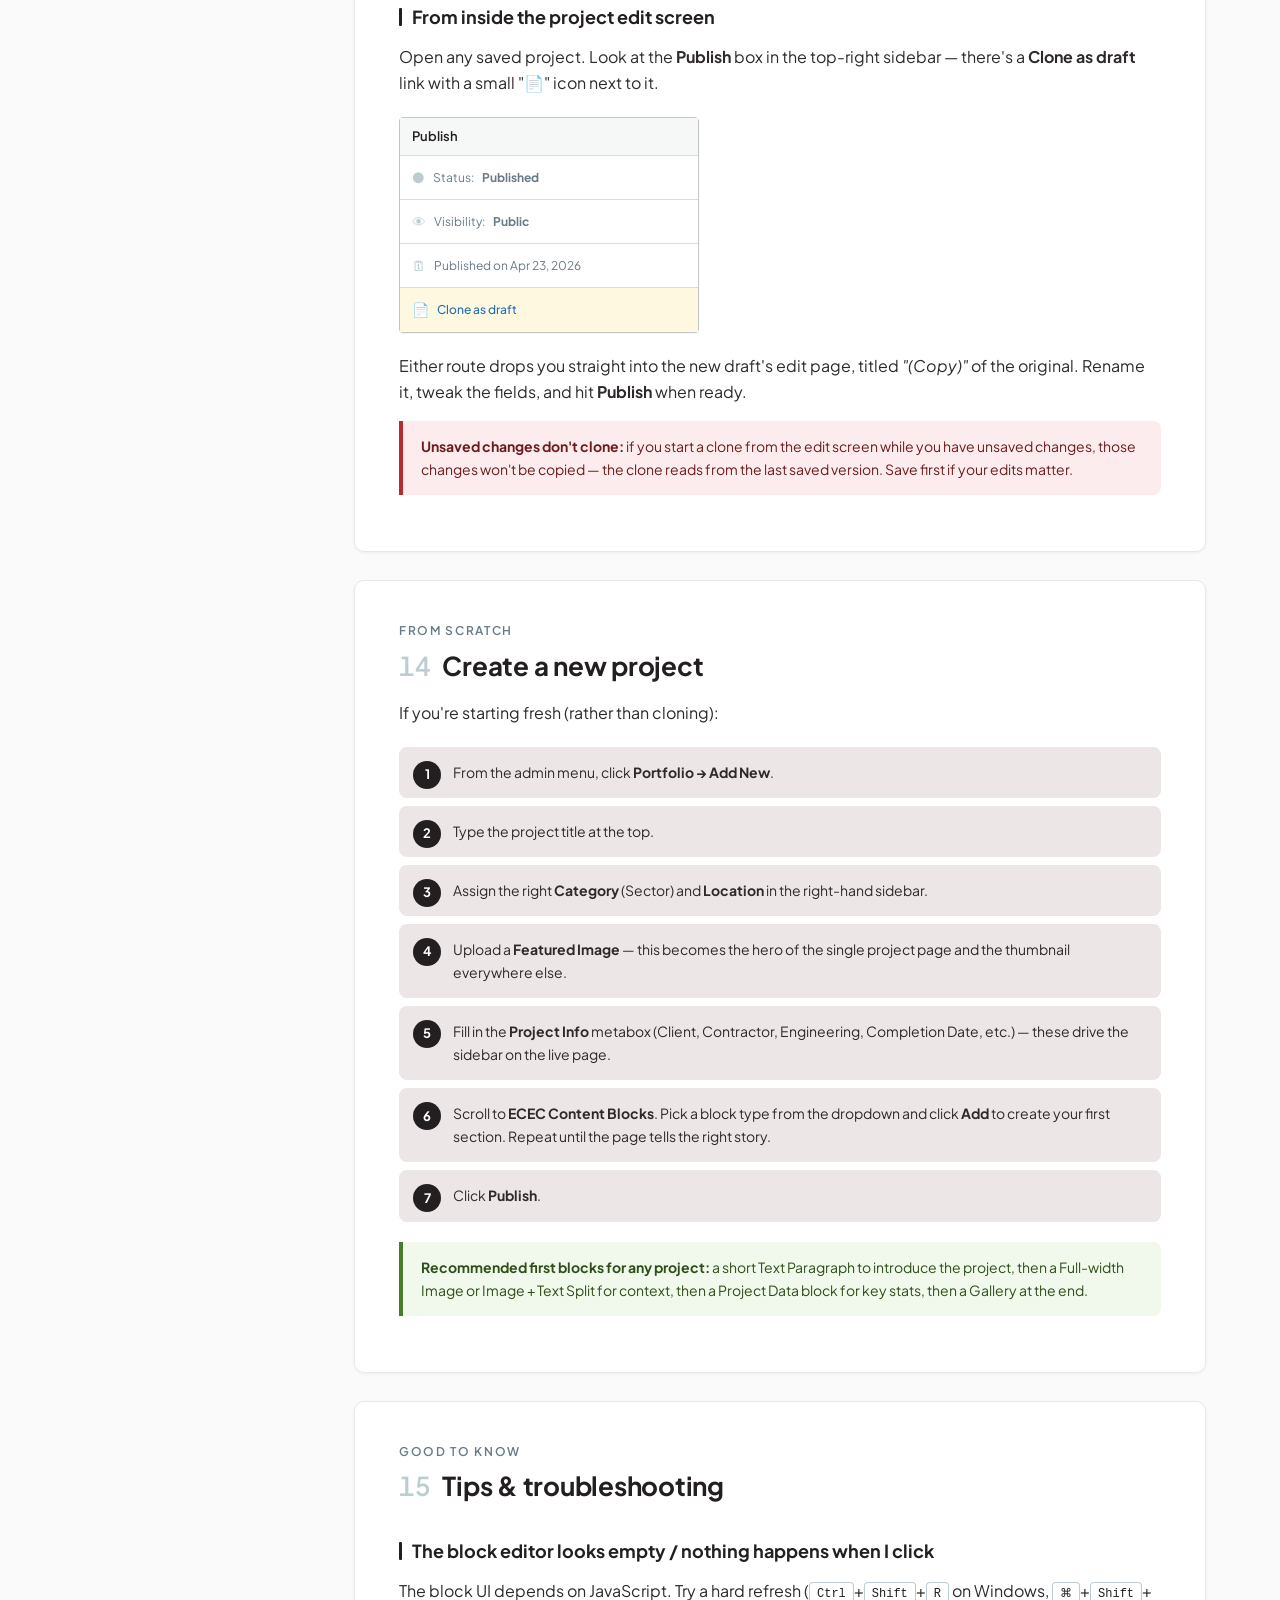
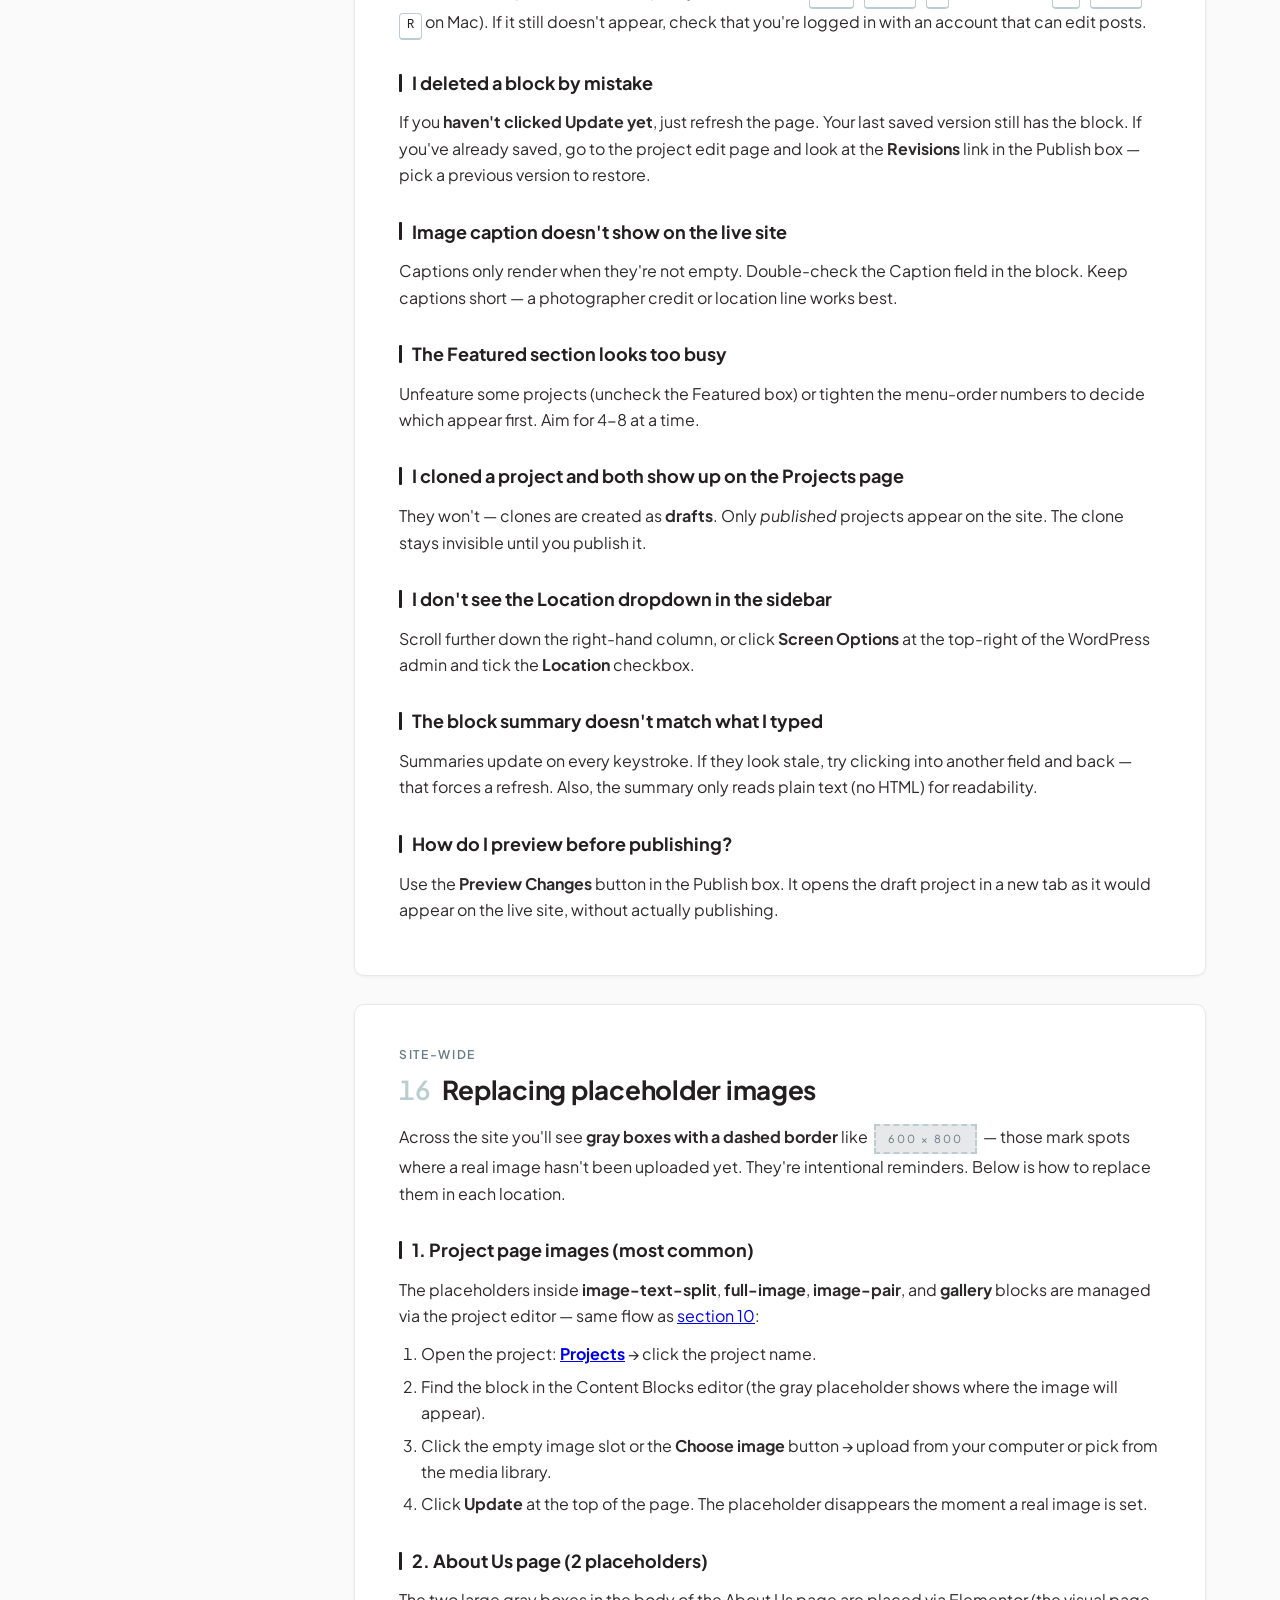
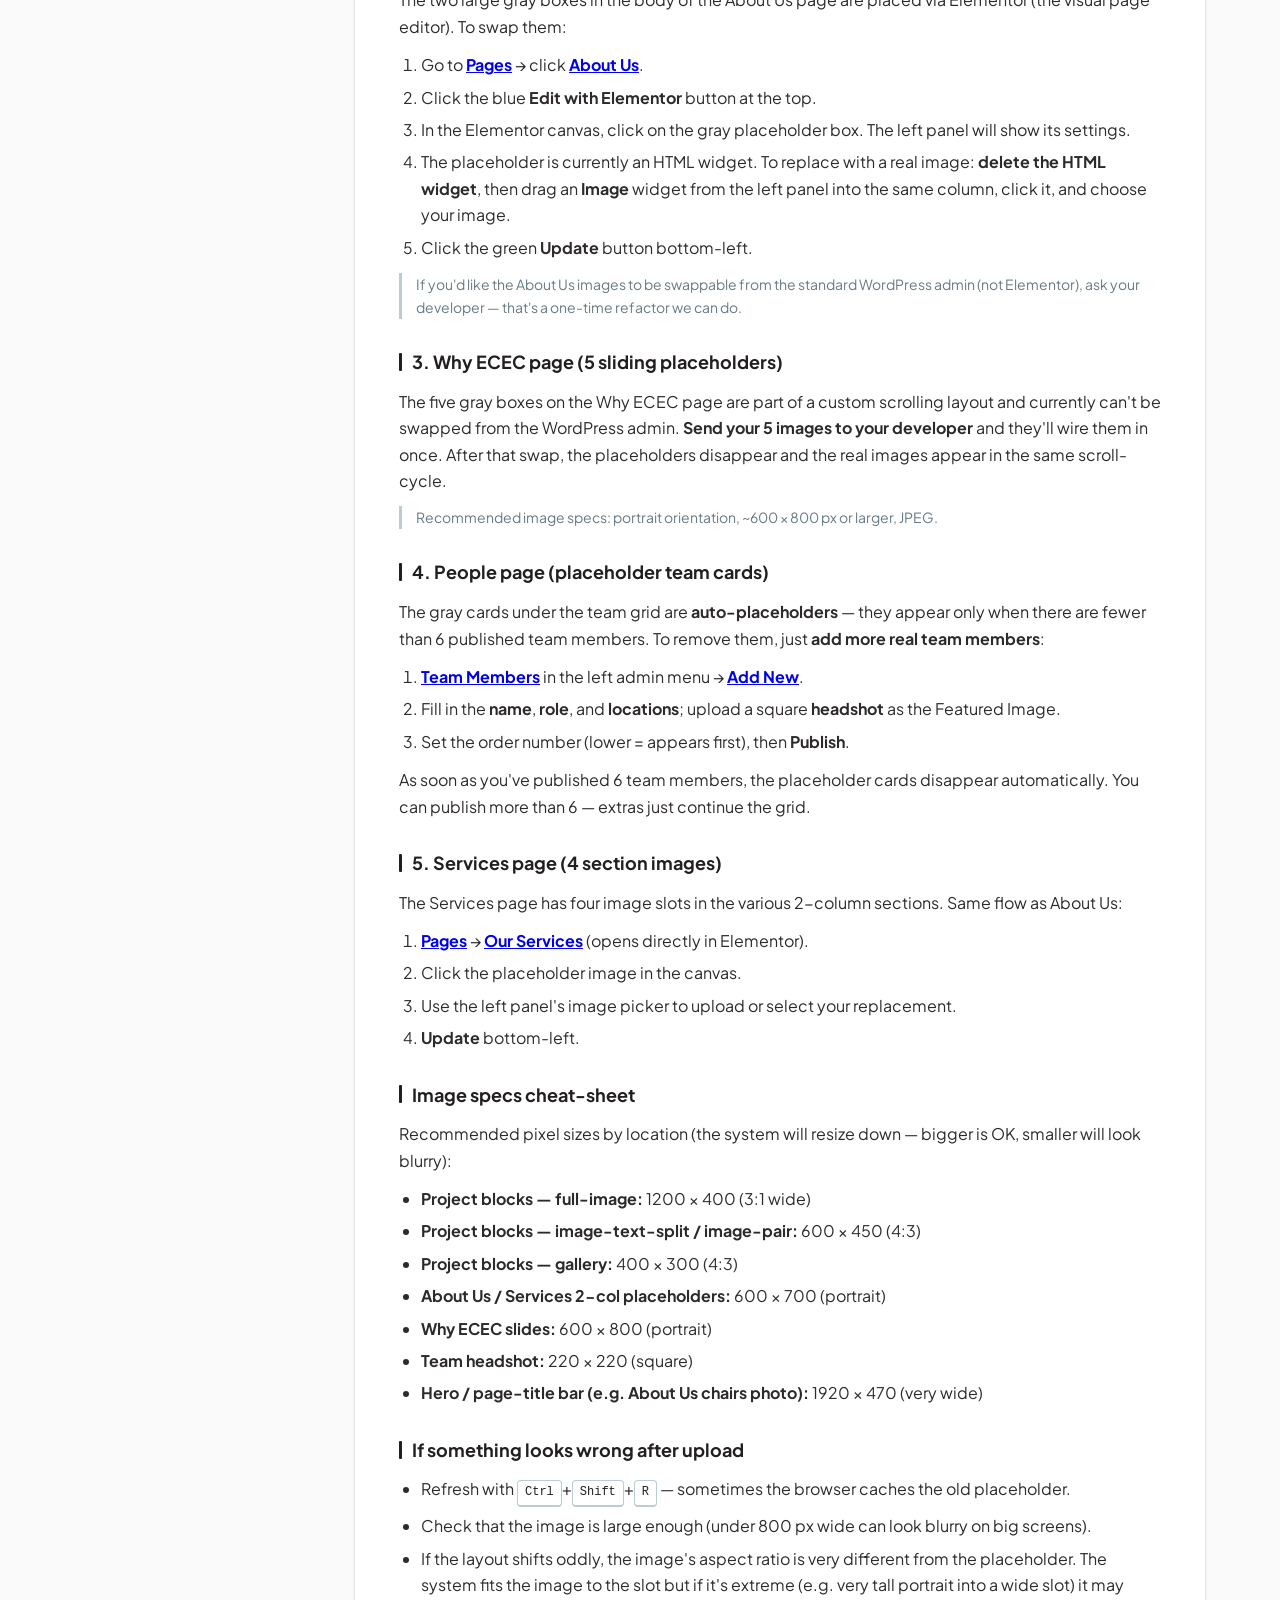
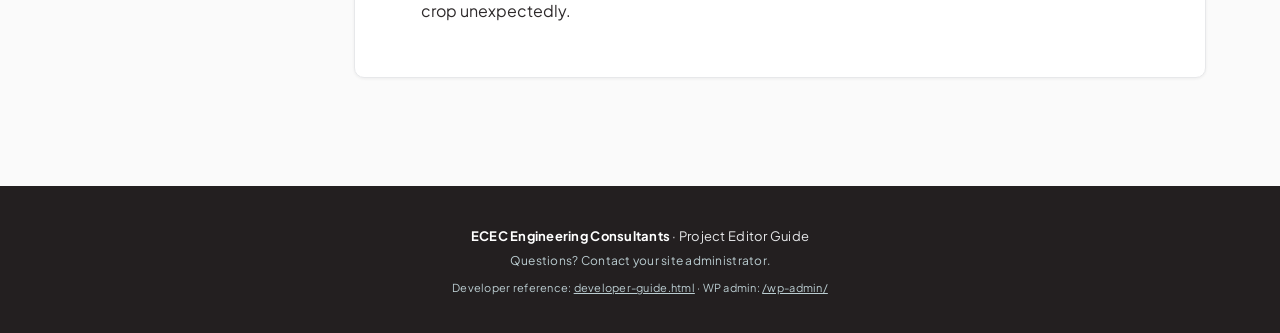
==== commit f47f908e: "Cross-link help docs + add WP admin shortcuts developer-guide.html: - Header: links to client help p" ====
--- a/project-blocks-help.html
+++ b/project-blocks-help.html
@@ -1283,7 +1283,7 @@
 		<h3>1. Project page images (most common)</h3>
 		<p>The placeholders inside <strong>image-text-split</strong>, <strong>full-image</strong>, <strong>image-pair</strong>, and <strong>gallery</strong> blocks are managed via the project editor — same flow as <a href="#s10">section&nbsp;10</a>:</p>
 		<ol>
-			<li>Open the project: <strong>Projects</strong> → click the project name.</li>
+			<li>Open the project: <a href="/ecec/wp-admin/edit.php?post_type=portfolio-item"><strong>Projects</strong></a> → click the project name.</li>
 			<li>Find the block in the Content Blocks editor (the gray placeholder shows where the image will appear).</li>
 			<li>Click the empty image slot or the <strong>Choose image</strong> button → upload from your computer or pick from the media library.</li>
 			<li>Click <strong>Update</strong> at the top of the page. The placeholder disappears the moment a real image is set.</li>
@@ -1292,7 +1292,7 @@
 		<h3>2. About Us page (2 placeholders)</h3>
 		<p>The two large gray boxes in the body of the About Us page are placed via Elementor (the visual page editor). To swap them:</p>
 		<ol>
-			<li>Go to <strong>Pages</strong> → click <strong>About Us</strong>.</li>
+			<li>Go to <a href="/ecec/wp-admin/edit.php?post_type=page"><strong>Pages</strong></a> → click <a href="/ecec/wp-admin/post.php?post=382&action=edit"><strong>About Us</strong></a>.</li>
 			<li>Click the blue <strong>Edit with Elementor</strong> button at the top.</li>
 			<li>In the Elementor canvas, click on the gray placeholder box. The left panel will show its settings.</li>
 			<li>The placeholder is currently an HTML widget. To replace with a real image: <strong>delete the HTML widget</strong>, then drag an <strong>Image</strong> widget from the left panel into the same column, click it, and choose your image.</li>
@@ -1307,7 +1307,7 @@
 		<h3>4. People page (placeholder team cards)</h3>
 		<p>The gray cards under the team grid are <strong>auto-placeholders</strong> — they appear only when there are fewer than 6 published team members. To remove them, just <strong>add more real team members</strong>:</p>
 		<ol>
-			<li><strong>Team Members</strong> in the left admin menu → <strong>Add New</strong>.</li>
+			<li><a href="/ecec/wp-admin/edit.php?post_type=ecec_team_member"><strong>Team Members</strong></a> in the left admin menu → <a href="/ecec/wp-admin/post-new.php?post_type=ecec_team_member"><strong>Add New</strong></a>.</li>
 			<li>Fill in the <strong>name</strong>, <strong>role</strong>, and <strong>locations</strong>; upload a square <strong>headshot</strong> as the Featured Image.</li>
 			<li>Set the order number (lower = appears first), then <strong>Publish</strong>.</li>
 		</ol>
@@ -1316,7 +1316,7 @@
 		<h3>5. Services page (4 section images)</h3>
 		<p>The Services page has four image slots in the various 2-column sections. Same flow as About Us:</p>
 		<ol>
-			<li><strong>Pages</strong> → <strong>Our Services</strong> → <strong>Edit with Elementor</strong>.</li>
+			<li><a href="/ecec/wp-admin/edit.php?post_type=page"><strong>Pages</strong></a> → <a href="/ecec/wp-admin/post.php?post=328&action=elementor"><strong>Our Services</strong></a> (opens directly in Elementor).</li>
 			<li>Click the placeholder image in the canvas.</li>
 			<li>Use the left panel's image picker to upload or select your replacement.</li>
 			<li><strong>Update</strong> bottom-left.</li>
@@ -1348,6 +1348,7 @@
 <div class="footer">
 	<p><strong>ECEC Engineering Consultants</strong> · Project Editor Guide</p>
 	<p style="margin-top:4px; font-size: 12px; color: var(--silver-sand);">Questions? Contact your site administrator.</p>
+	<p style="margin-top:8px; font-size: 11px; color: var(--silver-sand);">Developer reference: <a href="/ecec/developer-guide.html" style="color: var(--silver-sand);">developer-guide.html</a> · WP admin: <a href="/ecec/wp-admin/" style="color: var(--silver-sand);">/wp-admin/</a></p>
 </div>
 
 <script>
